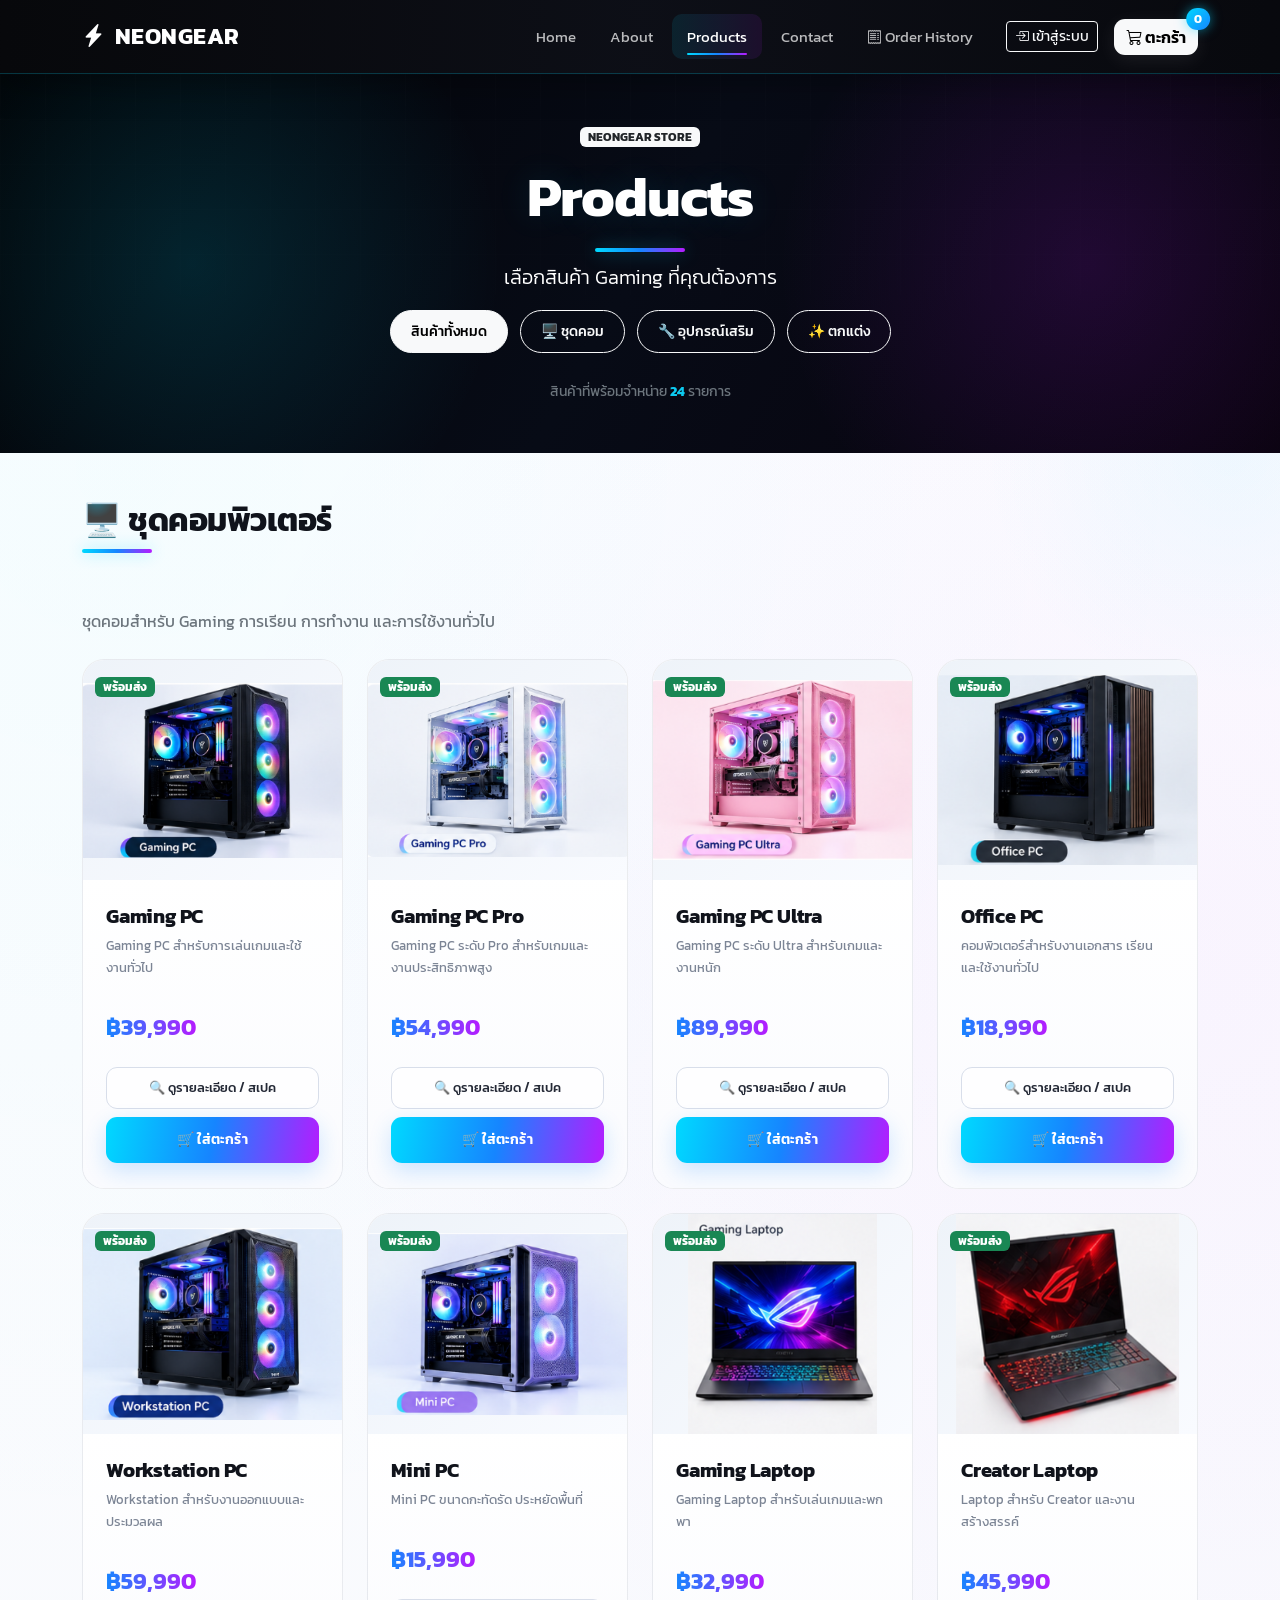
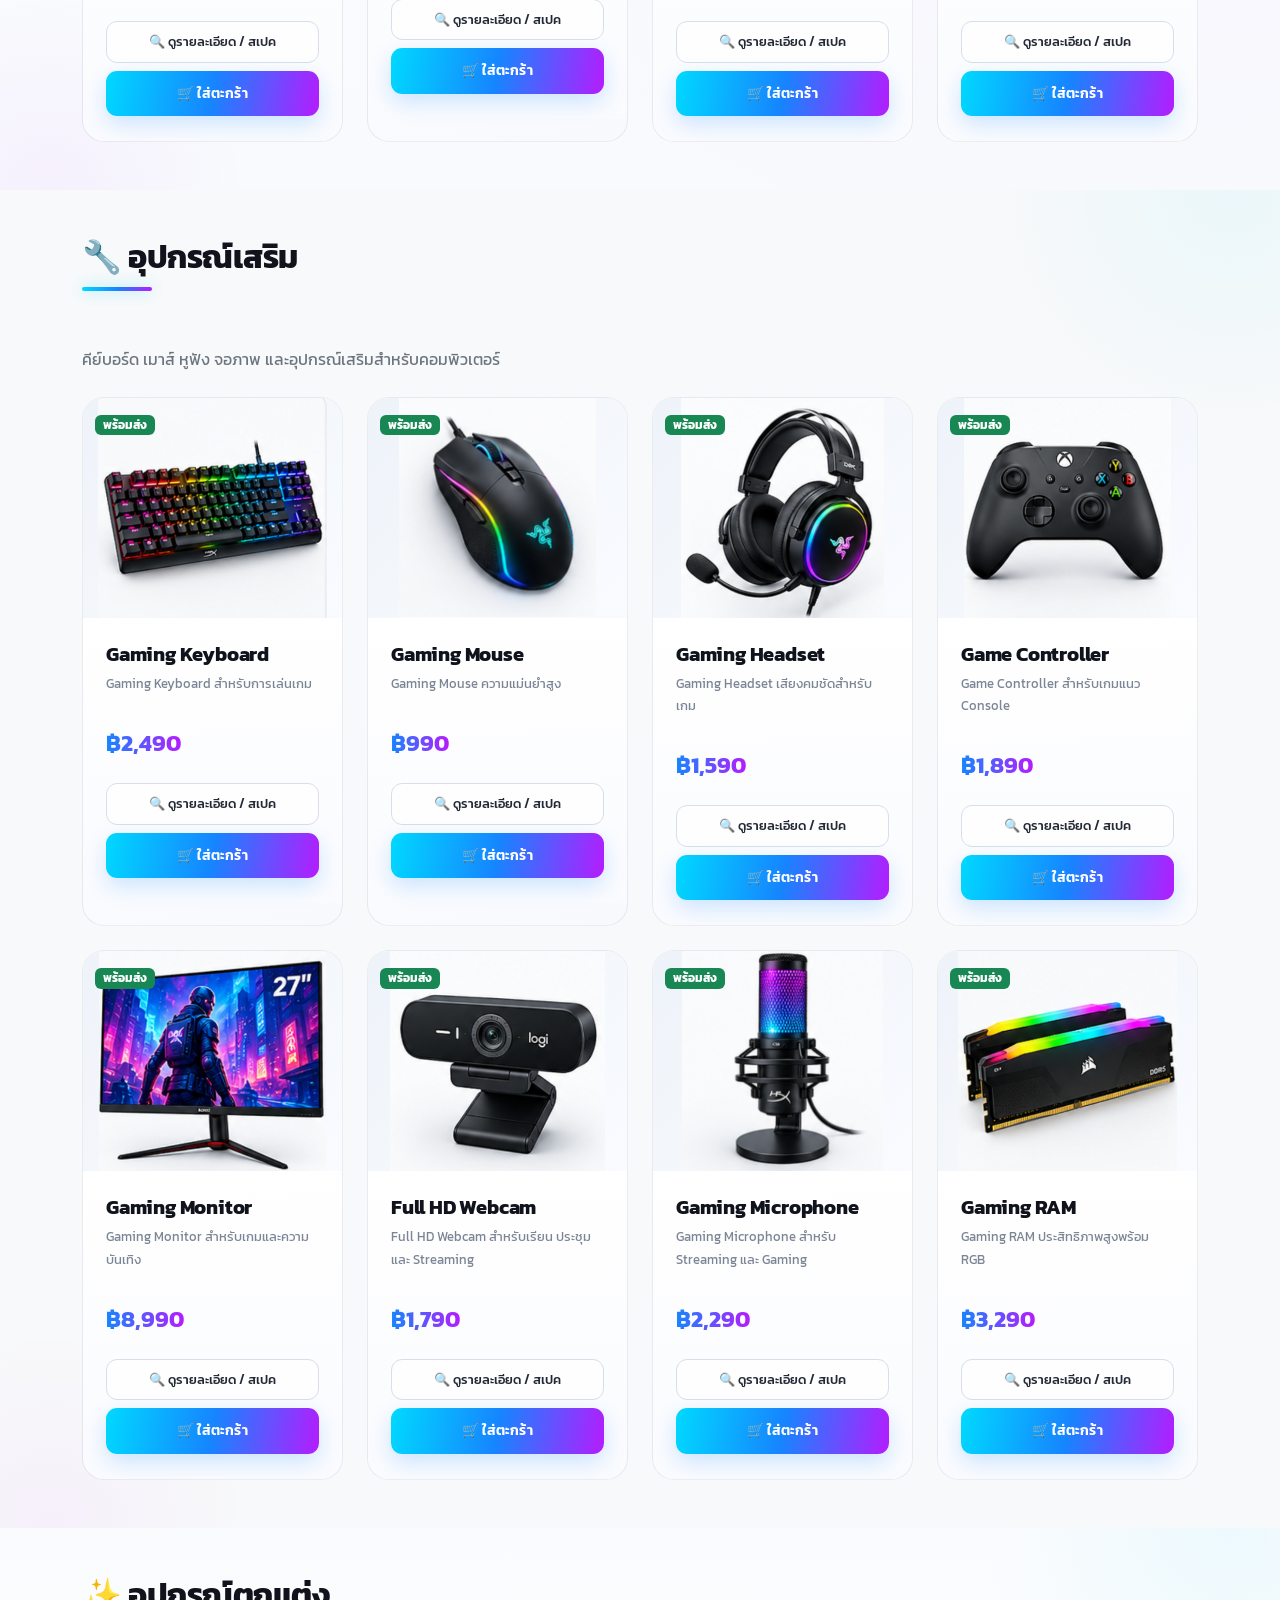
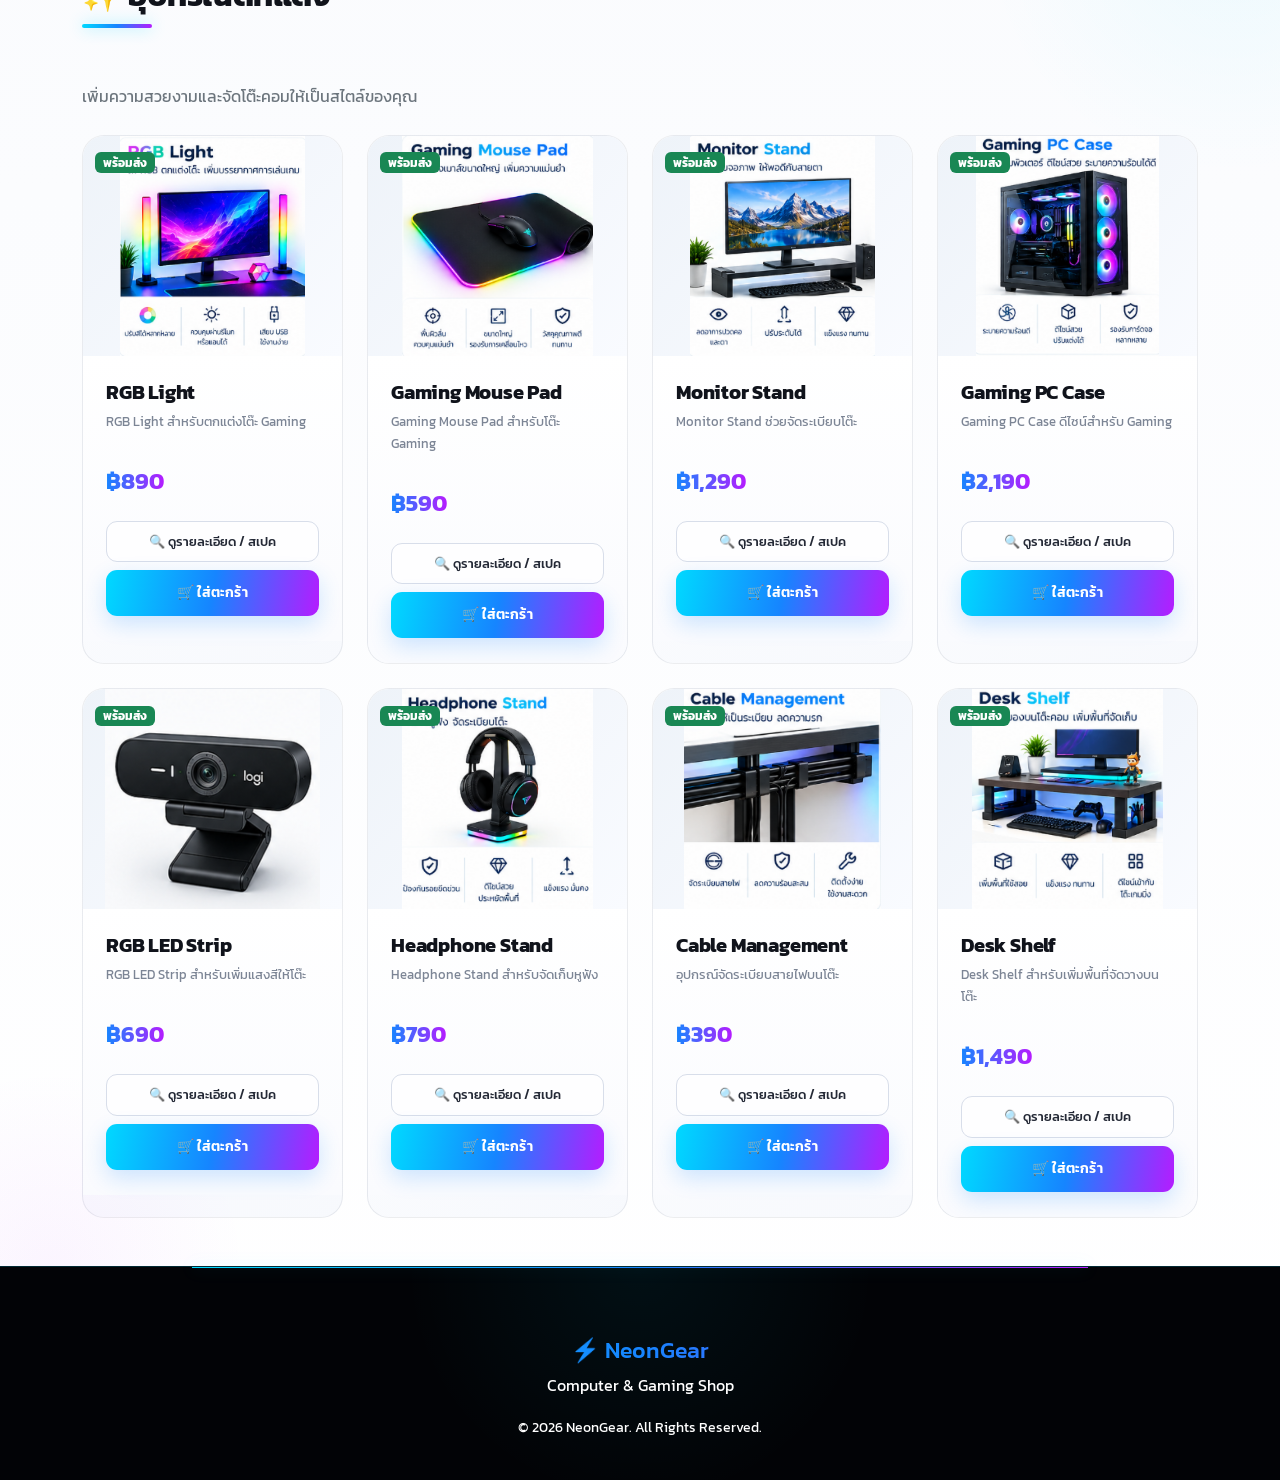
==== products.html @ db7a74ad "Initial commit" ====
<!DOCTYPE html>
<html lang="th">

<head>

    <meta charset="UTF-8">
    <meta name="viewport" content="width=device-width, initial-scale=1.0">

    <title>Products | NeonGear</title>

    <!-- =====================================================
         BOOTSTRAP
    ====================================================== -->

    <link
        href="https://cdn.jsdelivr.net/npm/bootstrap@5.3.3/dist/css/bootstrap.min.css"
        rel="stylesheet"
    >

    <!-- =====================================================
         BOOTSTRAP ICONS
    ====================================================== -->

    <link
        rel="stylesheet"
        href="https://cdn.jsdelivr.net/npm/bootstrap-icons@1.11.3/font/bootstrap-icons.min.css"
    >

    <!-- =====================================================
         NEONGEAR CSS
    ====================================================== -->

    <link
        rel="stylesheet"
        href="css/style.css"
    >

</head>


<body>


<!-- =========================================================
     NAVBAR
========================================================= -->

<nav class="navbar navbar-expand-lg navbar-dark bg-black sticky-top">

    <div class="container">

        <a
            class="navbar-brand fw-bold"
            href="index.html"
        >

            <i class="bi bi-lightning-charge-fill"></i>

            NEONGEAR

        </a>


        <button
            class="navbar-toggler"
            type="button"
            data-bs-toggle="collapse"
            data-bs-target="#navbarNav"
            aria-controls="navbarNav"
            aria-expanded="false"
            aria-label="Toggle navigation"
        >

            <span class="navbar-toggler-icon"></span>

        </button>


        <div
            class="collapse navbar-collapse"
            id="navbarNav"
        >

            <ul class="navbar-nav ms-auto align-items-lg-center">


                <!-- HOME -->

                <li class="nav-item">

                    <a
                        class="nav-link"
                        href="index.html"
                    >
                        Home
                    </a>

                </li>


                <!-- ABOUT -->

                <li class="nav-item">

                    <a
                        class="nav-link"
                        href="about.html"
                    >
                        About
                    </a>

                </li>


                <!-- PRODUCTS -->

                <li class="nav-item">

                    <a
                        class="nav-link active"
                        href="products.html"
                    >
                        Products
                    </a>

                </li>


                <!-- CONTACT -->

                <li class="nav-item">

                    <a
                        class="nav-link"
                        href="contact.html"
                    >
                        Contact
                    </a>

                </li>


                <!-- ORDER HISTORY -->

                <li class="nav-item">

                    <a
                        class="nav-link"
                        href="my-orders.html"
                    >

                        <i class="bi bi-receipt"></i>

                        Order History

                    </a>

                </li>


                <!-- MEMBER AREA -->

                <li class="nav-item ms-lg-3">

                    <div id="navbarMemberArea">

                        <div class="d-flex gap-2">

                            <a
                                href="login.html"
                                class="btn btn-outline-light btn-sm"
                            >

                                <i class="bi bi-box-arrow-in-right"></i>

                                เข้าสู่ระบบ

                            </a>

                        </div>

                    </div>

                </li>


                <!-- CART -->

                <li class="nav-item ms-lg-3 mt-2 mt-lg-0">

                    <button
                        class="btn btn-light position-relative"
                        data-bs-toggle="modal"
                        data-bs-target="#cartModal"
                    >

                        <i class="bi bi-cart3"></i>

                        ตะกร้า


                        <span
                            id="cartCount"
                            class="position-absolute top-0 start-100 translate-middle badge rounded-pill bg-dark"
                        >
                            0
                        </span>

                    </button>

                </li>


            </ul>

        </div>

    </div>

</nav>



<!-- =========================================================
     PRODUCT HEADER
========================================================= -->

<section class="py-5 bg-black text-white text-center">

    <div class="container">

        <span class="badge bg-light text-dark mb-3">

            NEONGEAR STORE

        </span>


        <h1 class="display-4 fw-bold">

            Products

        </h1>


        <p class="lead">

            เลือกสินค้า Gaming ที่คุณต้องการ

        </p>


        <!-- CATEGORY BUTTONS -->

        <div class="mt-3">


            <a
                href="products.html"
                class="btn btn-light me-2 mb-2"
            >

                สินค้าทั้งหมด

            </a>


            <a
                href="products.html?category=computer"
                class="btn btn-outline-light me-2 mb-2"
            >

                🖥️ ชุดคอม

            </a>


            <a
                href="products.html?category=accessories"
                class="btn btn-outline-light me-2 mb-2"
            >

                🔧 อุปกรณ์เสริม

            </a>


            <a
                href="products.html?category=decoration"
                class="btn btn-outline-light mb-2"
            >

                ✨ ตกแต่ง

            </a>


        </div>


        <!-- PRODUCT COUNT -->

        <div class="mt-3">

            <span
                class="small text-secondary"
            >

                สินค้าที่พร้อมจำหน่าย

                <strong
                    id="storeProductCount"
                    class="text-info"
                >
                    0
                </strong>

                รายการ

            </span>

        </div>

    </div>

</section>



<!-- =========================================================
     COMPUTER
========================================================= -->

<section
    id="computerSection"
    class="py-5"
>

    <div class="container">


        <div class="mb-4">

            <h2 class="section-title">

                🖥️ ชุดคอมพิวเตอร์

            </h2>


            <p class="text-secondary">

                ชุดคอมสำหรับ Gaming การเรียน การทำงาน และการใช้งานทั่วไป

            </p>

        </div>


        <!-- JS จะสร้างสินค้า -->

        <div
            id="computerProducts"
            class="row g-4"
        ></div>


    </div>

</section>



<!-- =========================================================
     ACCESSORIES
========================================================= -->

<section
    id="accessoriesSection"
    class="py-5 bg-light"
>

    <div class="container">


        <div class="mb-4">

            <h2 class="section-title">

                🔧 อุปกรณ์เสริม

            </h2>


            <p class="text-secondary">

                คีย์บอร์ด เมาส์ หูฟัง จอภาพ และอุปกรณ์เสริมสำหรับคอมพิวเตอร์

            </p>

        </div>


        <!-- JS จะสร้างสินค้า -->

        <div
            id="accessoriesProducts"
            class="row g-4"
        ></div>


    </div>

</section>



<!-- =========================================================
     DECORATION
========================================================= -->

<section
    id="decorationSection"
    class="py-5"
>

    <div class="container">


        <div class="mb-4">

            <h2 class="section-title">

                ✨ อุปกรณ์ตกแต่ง

            </h2>


            <p class="text-secondary">

                เพิ่มความสวยงามและจัดโต๊ะคอมให้เป็นสไตล์ของคุณ

            </p>

        </div>


        <!-- JS จะสร้างสินค้า -->

        <div
            id="decorationProducts"
            class="row g-4"
        ></div>


    </div>

</section>



<!-- =========================================================
     PRODUCT SPECS MODAL
========================================================= -->

<div
    class="modal fade"
    id="specsModal"
    tabindex="-1"
    aria-hidden="true"
>

    <div class="modal-dialog modal-lg modal-dialog-centered">

        <div class="modal-content">


            <div class="modal-header bg-black text-white">

                <h4
                    class="modal-title"
                    id="specsTitle"
                >
                    รายละเอียดสินค้า
                </h4>


                <button
                    type="button"
                    class="btn-close btn-close-white"
                    data-bs-dismiss="modal"
                    aria-label="Close"
                ></button>

            </div>


            <div class="modal-body">


                <div class="text-center mb-4">

                    <img
                        id="specsImage"
                        src=""
                        alt="Product"
                        class="specs-product-image"
                        style="
                            max-width:100%;
                            max-height:320px;
                            object-fit:contain;
                            border-radius:16px;
                        "
                    >

                </div>


                <div id="specsContent"></div>


            </div>


            <div class="modal-footer">

                <button
                    type="button"
                    class="btn btn-dark"
                    data-bs-dismiss="modal"
                >

                    ปิด

                </button>

            </div>


        </div>

    </div>

</div>



<!-- =========================================================
     CART MODAL
========================================================= -->

<div
    class="modal fade"
    id="cartModal"
    tabindex="-1"
    aria-hidden="true"
>

    <div class="modal-dialog modal-lg modal-dialog-centered">

        <div class="modal-content">


            <div class="modal-header">

                <h4 class="modal-title">

                    🛒 ตะกร้าสินค้า

                </h4>


                <button
                    type="button"
                    class="btn-close btn-close-white"
                    data-bs-dismiss="modal"
                    aria-label="Close"
                ></button>

            </div>


            <div class="modal-body">


                <div id="cartItems">

                    <div class="text-center py-5">

                        <h3>
                            🛒
                        </h3>


                        <p>
                            ยังไม่มีสินค้าในตะกร้า
                        </p>

                    </div>

                </div>


                <div class="cart-total d-flex justify-content-between">

                    <span>
                        ราคารวม
                    </span>


                    <span id="cartTotal">
                        ฿0
                    </span>

                </div>


            </div>


            <div class="modal-footer">


                <button
                    class="btn btn-outline-dark"
                    onclick="clearCart()"
                >

                    🗑️ ล้างตะกร้า

                </button>


                <button
                    class="btn btn-dark"
                    onclick="checkout()"
                >

                    💳 ดำเนินการสั่งซื้อ

                </button>


            </div>


        </div>

    </div>

</div>



<!-- =========================================================
     ORDER SUCCESS MODAL
========================================================= -->

<div
    class="modal fade"
    id="orderSuccessModal"
    tabindex="-1"
    aria-hidden="true"
>

    <div class="modal-dialog modal-dialog-centered">

        <div
            class="modal-content text-center"
            style="
                border:0;
                border-radius:25px;
                overflow:hidden;
            "
        >

            <div class="modal-body p-5">


                <div style="font-size:70px;">
                    ✅
                </div>


                <h2 class="fw-bold mt-3">

                    สั่งซื้อสำเร็จ!

                </h2>


                <p class="text-secondary">

                    ขอบคุณสำหรับการสั่งซื้อจาก NeonGear

                </p>


                <div class="bg-light rounded-4 p-3 mt-4">

                    <small class="text-secondary">

                        เลขที่คำสั่งซื้อ

                    </small>


                    <h5
                        id="successOrderId"
                        class="fw-bold mb-0 mt-1"
                    >
                        -
                    </h5>

                </div>


                <div class="d-grid gap-2 mt-4">


                    <a
                        href="my-orders.html"
                        class="btn btn-dark btn-lg"
                    >

                        📦 ดูประวัติการสั่งซื้อ

                    </a>


                    <button
                        type="button"
                        class="btn btn-outline-dark"
                        data-bs-dismiss="modal"
                    >

                        กลับไปเลือกสินค้า

                    </button>


                </div>


            </div>

        </div>

    </div>

</div>



<!-- =========================================================
     FOOTER
========================================================= -->

<footer class="footer text-center">

    <div class="container">

        <h5>
            ⚡ NeonGear
        </h5>


        <p>
            Computer & Gaming Shop
        </p>


        <p class="small">
            © 2026 NeonGear. All Rights Reserved.
        </p>

    </div>

</footer>



<!-- =========================================================
     BOOTSTRAP
========================================================= -->

<script
    src="https://cdn.jsdelivr.net/npm/bootstrap@5.3.3/dist/js/bootstrap.bundle.min.js"
></script>



<!-- =========================================================
     NEONGEAR MAIN SCRIPT
========================================================= -->

<script src="js/script.js"></script>



<!-- =========================================================
     MEMBER AUTH
========================================================= -->

<script src="js/auth.js"></script>



<!-- =========================================================
     MEMBER ORDERS
========================================================= -->

<script src="js/member-orders.js"></script>



<!-- =========================================================
     STORE PRODUCT SYSTEM
========================================================= -->

<script>

"use strict";


/* =========================================================
   STORAGE KEY
========================================================= */

const STORE_PRODUCTS_KEY =
    "neonGearProducts";


/* =========================================================
   FALLBACK IMAGE
========================================================= */

const STORE_FALLBACK_IMAGE =
    "data:image/svg+xml;charset=UTF-8," +
    encodeURIComponent(`
        <svg
            xmlns="http://www.w3.org/2000/svg"
            width="800"
            height="600"
            viewBox="0 0 800 600"
        >

            <rect
                width="800"
                height="600"
                fill="#080b12"
            />

            <rect
                x="40"
                y="40"
                width="720"
                height="520"
                rx="30"
                fill="#0d111b"
                stroke="#00d9ff"
                stroke-width="3"
            />

            <text
                x="400"
                y="285"
                text-anchor="middle"
                fill="#00d9ff"
                font-size="48"
                font-family="Arial"
                font-weight="bold"
            >
                NEONGEAR
            </text>

            <text
                x="400"
                y="335"
                text-anchor="middle"
                fill="#b51cff"
                font-size="22"
                font-family="Arial"
            >
                PRODUCT IMAGE
            </text>

        </svg>
    `);


/* =========================================================
   GET PRODUCTS
========================================================= */

function getStoreProducts() {

    try {

        const raw = localStorage.getItem(
            STORE_PRODUCTS_KEY
        );


        /* =====================================================
           ถ้ายังไม่มีสินค้าในเครื่องนี้
           ให้ใช้สินค้าเริ่มต้นของ NeonGear
           คนที่ยังไม่สมัคร / ยังไม่ Login ก็เห็นสินค้าได้ทันที
        ===================================================== */

        if (raw === null) {
            return getDefaultStoreProducts();
        }


        const products = JSON.parse(raw);


        if (!Array.isArray(products)) {
            return getDefaultStoreProducts();
        }


        /* ถ้ามีข้อมูลจาก Admin แล้ว ให้ใช้ข้อมูล Admin */
        return products;

    } catch (error) {

        console.error(
            "NeonGear: โหลดสินค้าไม่สำเร็จ",
            error
        );

        return getDefaultStoreProducts();
    }
}


/* =========================================================
   DEFAULT PRODUCTS
   สินค้าสำหรับผู้เข้าชมที่ยังไม่มี neonGearProducts
========================================================= */

function getDefaultStoreProducts() {

    return [

        /* =========================
           COMPUTER
        ========================= */

        {
            id: "NG-PC-001",
            code: "NG-PC-001",
            name: "Gaming PC",
            price: 39990,
            stock: 10,
            category: "computer",
            status: "active",
            image: "อินเมจ/คอม0.1.png",
            description:
                "Gaming PC สำหรับการเล่นเกมและใช้งานทั่วไป"
        },

        {
            id: "NG-PC-002",
            code: "NG-PC-002",
            name: "Gaming PC Pro",
            price: 54990,
            stock: 10,
            category: "computer",
            status: "active",
            image: "อินเมจ/คอม3.png",
            description:
                "Gaming PC ระดับ Pro สำหรับเกมและงานประสิทธิภาพสูง"
        },

        {
            id: "NG-PC-003",
            code: "NG-PC-003",
            name: "Gaming PC Ultra",
            price: 89990,
            stock: 10,
            category: "computer",
            status: "active",
            image: "อินเมจ/คอม0.2.png",
            description:
                "Gaming PC ระดับ Ultra สำหรับเกมและงานหนัก"
        },

        {
            id: "NG-PC-004",
            code: "NG-PC-004",
            name: "Office PC",
            price: 18990,
            stock: 10,
            category: "computer",
            status: "active",
            image: "อินเมจ/คอม0.3.png",
            description:
                "คอมพิวเตอร์สำหรับงานเอกสาร เรียน และใช้งานทั่วไป"
        },

        {
            id: "NG-PC-005",
            code: "NG-PC-005",
            name: "Workstation PC",
            price: 59990,
            stock: 10,
            category: "computer",
            status: "active",
            image: "อินเมจ/คอม0.4.png",
            description:
                "Workstation สำหรับงานออกแบบและประมวลผล"
        },

        {
            id: "NG-PC-006",
            code: "NG-PC-006",
            name: "Mini PC",
            price: 15990,
            stock: 10,
            category: "computer",
            status: "active",
            image: "อินเมจ/คอม0.5.png",
            description:
                "Mini PC ขนาดกะทัดรัด ประหยัดพื้นที่"
        },

        {
            id: "NG-LAP-001",
            code: "NG-LAP-001",
            name: "Gaming Laptop",
            price: 32990,
            stock: 10,
            category: "computer",
            status: "active",
            image: "อินเมจ/Screenshot 2026-09-21 132519.png",
            description:
                "Gaming Laptop สำหรับเล่นเกมและพกพา"
        },

        {
            id: "NG-LAP-002",
            code: "NG-LAP-002",
            name: "Creator Laptop",
            price: 45990,
            stock: 10,
            category: "computer",
            status: "active",
            image: "อินเมจ/Screenshot 2026-09-21 132739.png",
            description:
                "Laptop สำหรับ Creator และงานสร้างสรรค์"
        },


        /* =========================
           ACCESSORIES
        ========================= */

        {
            id: "NG-KEY-001",
            code: "NG-KEY-001",
            name: "Gaming Keyboard",
            price: 2490,
            stock: 10,
            category: "accessories",
            status: "active",
            image: "อินเมจ/Screenshot 2026-09-21 133154.png",
            description:
                "Gaming Keyboard สำหรับการเล่นเกม"
        },

        {
            id: "NG-MOUSE-001",
            code: "NG-MOUSE-001",
            name: "Gaming Mouse",
            price: 990,
            stock: 10,
            category: "accessories",
            status: "active",
            image: "อินเมจ/Screenshot 2026-09-21 133159.png",
            description:
                "Gaming Mouse ความแม่นยำสูง"
        },

        {
            id: "NG-HEAD-001",
            code: "NG-HEAD-001",
            name: "Gaming Headset",
            price: 1590,
            stock: 10,
            category: "accessories",
            status: "active",
            image: "อินเมจ/Screenshot 2026-09-21 133203.png",
            description:
                "Gaming Headset เสียงคมชัดสำหรับเกม"
        },

        {
            id: "NG-CONT-001",
            code: "NG-CONT-001",
            name: "Game Controller",
            price: 1890,
            stock: 10,
            category: "accessories",
            status: "active",
            image: "อินเมจ/Screenshot 2026-09-21 133208.png",
            description:
                "Game Controller สำหรับเกมแนว Console"
        },

        {
            id: "NG-MON-001",
            code: "NG-MON-001",
            name: "Gaming Monitor",
            price: 8990,
            stock: 10,
            category: "accessories",
            status: "active",
            image: "อินเมจ/Screenshot 2026-09-21 133214.png",
            description:
                "Gaming Monitor สำหรับเกมและความบันเทิง"
        },

        {
            id: "NG-WCAM-001",
            code: "NG-WCAM-001",
            name: "Full HD Webcam",
            price: 1790,
            stock: 10,
            category: "accessories",
            status: "active",
            image: "อินเมจ/Screenshot 2026-09-21 133217.png",
            description:
                "Full HD Webcam สำหรับเรียน ประชุม และ Streaming"
        },

        {
            id: "NG-MIC-001",
            code: "NG-MIC-001",
            name: "Gaming Microphone",
            price: 2290,
            stock: 10,
            category: "accessories",
            status: "active",
            image: "อินเมจ/Screenshot 2026-09-21 133221.png",
            description:
                "Gaming Microphone สำหรับ Streaming และ Gaming"
        },

        {
            id: "NG-RAM-001",
            code: "NG-RAM-001",
            name: "Gaming RAM",
            price: 3290,
            stock: 10,
            category: "accessories",
            status: "active",
            image: "อินเมจ/Screenshot 2026-09-21 133227.png",
            description:
                "Gaming RAM ประสิทธิภาพสูงพร้อม RGB"
        },


        /* =========================
           DECORATION
        ========================= */

        {
            id: "NG-RGB-001",
            code: "NG-RGB-001",
            name: "RGB Light",
            price: 890,
            stock: 10,
            category: "decoration",
            status: "active",
            image: "อินเมจ/Screenshot 2026-09-21 134155.png",
            description:
                "RGB Light สำหรับตกแต่งโต๊ะ Gaming"
        },

        {
            id: "NG-PAD-001",
            code: "NG-PAD-001",
            name: "Gaming Mouse Pad",
            price: 590,
            stock: 10,
            category: "decoration",
            status: "active",
            image: "อินเมจ/Screenshot 2026-09-21 134159.png",
            description:
                "Gaming Mouse Pad สำหรับโต๊ะ Gaming"
        },

        {
            id: "NG-STAND-001",
            code: "NG-STAND-001",
            name: "Monitor Stand",
            price: 1290,
            stock: 10,
            category: "decoration",
            status: "active",
            image: "อินเมจ/Screenshot 2026-09-21 134202.png",
            description:
                "Monitor Stand ช่วยจัดระเบียบโต๊ะ"
        },

        {
            id: "NG-CASE-001",
            code: "NG-CASE-001",
            name: "Gaming PC Case",
            price: 2190,
            stock: 10,
            category: "decoration",
            status: "active",
            image: "อินเมจ/Screenshot 2026-09-21 134206.png",
            description:
                "Gaming PC Case ดีไซน์สำหรับ Gaming"
        },

        {
            id: "NG-LED-001",
            code: "NG-LED-001",
            name: "RGB LED Strip",
            price: 690,
            stock: 10,
            category: "decoration",
            status: "active",
            image: "อินเมจ/Screenshot 2026-09-21 133217.png",
            description:
                "RGB LED Strip สำหรับเพิ่มแสงสีให้โต๊ะ"
        },

        {
            id: "NG-HSTAND-001",
            code: "NG-HSTAND-001",
            name: "Headphone Stand",
            price: 790,
            stock: 10,
            category: "decoration",
            status: "active",
            image: "อินเมจ/Screenshot 2026-09-21 134222.png",
            description:
                "Headphone Stand สำหรับจัดเก็บหูฟัง"
        },

        {
            id: "NG-CABLE-001",
            code: "NG-CABLE-001",
            name: "Cable Management",
            price: 390,
            stock: 10,
            category: "decoration",
            status: "active",
            image: "อินเมจ/Screenshot 2026-09-21 134226.png",
            description:
                "อุปกรณ์จัดระเบียบสายไฟบนโต๊ะ"
        },

        {
            id: "NG-SHELF-001",
            code: "NG-SHELF-001",
            name: "Desk Shelf",
            price: 1490,
            stock: 10,
            category: "decoration",
            status: "active",
            image: "อินเมจ/desk-shelf.png",
            description:
                "Desk Shelf สำหรับเพิ่มพื้นที่จัดวางบนโต๊ะ"
        }

    ];
}


/* =========================================================
   ESCAPE HTML
========================================================= */

function escapeStoreHTML(value) {

    return String(value ?? "")
        .replace(/&/g, "&amp;")
        .replace(/</g, "&lt;")
        .replace(/>/g, "&gt;")
        .replace(/"/g, "&quot;")
        .replace(/'/g, "&#039;");

}


/* =========================================================
   GET CATEGORY
========================================================= */

function getStoreCategory(product) {

    const category =
        String(
            product.category || ""
        )
        .trim()
        .toLowerCase();


    /*
       COMPUTER
    */

    if (

        category === "computer" ||
        category === "computers" ||
        category === "pc" ||
        category === "laptop" ||
        category === "notebook" ||
        category === "คอมพิวเตอร์" ||
        category === "ชุดคอม"

    ) {

        return "computer";

    }


    /*
       ACCESSORIES
    */

    if (

        category === "accessories" ||
        category === "accessory" ||
        category === "mouse" ||
        category === "keyboard" ||
        category === "headset" ||
        category === "monitor" ||
        category === "controller" ||
        category === "webcam" ||
        category === "ram" ||
        category === "microphone" ||
        category === "อุปกรณ์เสริม"

    ) {

        return "accessories";

    }


    /*
       DECORATION
    */

    if (

        category === "decoration" ||
        category === "decor" ||
        category === "ตกแต่ง" ||
        category === "ของตกแต่ง"

    ) {

        return "decoration";

    }


    /*
       ดูจากชื่อสินค้า
    */

    const name =
        String(
            product.name || ""
        )
        .toLowerCase();


    if (

        name.includes("gaming pc") ||
        name.includes("office pc") ||
        name.includes("workstation") ||
        name.includes("mini pc") ||
        name.includes("laptop") ||
        name.includes("notebook") ||
        name.includes("คอม")

    ) {

        return "computer";

    }


    if (

        name.includes("mouse") ||
        name.includes("keyboard") ||
        name.includes("headset") ||
        name.includes("monitor") ||
        name.includes("controller") ||
        name.includes("webcam") ||
        name.includes("ram") ||
        name.includes("microphone")

    ) {

        return "accessories";

    }


    return "decoration";

}


/* =========================================================
   IMAGE
========================================================= */

function getStoreImage(product) {

    const image =
        String(
            product.image || ""
        ).trim();


    if (!image) {

        return STORE_FALLBACK_IMAGE;

    }


    /*
       Base64
    */

    if (
        image.startsWith("data:image/")
    ) {

        return image;

    }


    /*
       URL
    */

    if (

        image.startsWith("http://") ||
        image.startsWith("https://") ||
        image.startsWith("/")

    ) {

        return image;

    }


    /*
       Local image
    */

    return image;

}


/* =========================================================
   PRICE
========================================================= */

function formatStorePrice(price) {

    const number =
        Number(price);


    if (
        !Number.isFinite(number)
    ) {

        return "฿0";

    }


    return (
        "฿" +
        number.toLocaleString("th-TH")
    );

}


/* =========================================================
   STOCK
========================================================= */

function getStoreStock(product) {

    const stock =
        Number(product.stock);


    if (
        !Number.isFinite(stock) ||
        stock <= 0
    ) {

        return `
            <span class="badge bg-danger">
                สินค้าหมด
            </span>
        `;

    }


    if (stock <= 5) {

        return `
            <span class="badge bg-warning text-dark">
                เหลือ ${stock} ชิ้น
            </span>
        `;

    }


    return `
        <span class="badge bg-success">
            พร้อมส่ง
        </span>
    `;

}


/* =========================================================
   STATUS
========================================================= */

function isStoreProductActive(product) {

    /*
       ถ้าไม่มี status
       ให้ถือว่าเปิดขาย
    */

    if (
        !Object.prototype.hasOwnProperty.call(
            product,
            "status"
        )
    ) {

        return true;

    }


    const status =
        String(
            product.status || ""
        )
        .trim()
        .toLowerCase();


    return (

        status === "active" ||
        status === "เปิดขาย" ||
        status === "พร้อมขาย"

    );

}


/* =========================================================
   PRODUCT CARD
========================================================= */

function createStoreProductCard(product) {

    const name =
        escapeStoreHTML(
            product.name ||
            "สินค้า NeonGear"
        );


    const description =
        escapeStoreHTML(
            product.description ||
            "สินค้า Gaming คุณภาพจาก NeonGear"
        );


    const image =
        getStoreImage(product);


    const price =
        formatStorePrice(
            product.price
        );


    const stock =
        Number(product.stock);


    const safeStock =
        Number.isFinite(stock)
            ? stock
            : 0;


    const productNameJS =
        JSON.stringify(
            String(product.name || "")
        );


    const imageJS =
        JSON.stringify(image);


    const disabled =
        safeStock <= 0;


    return `

        <div class="col-12 col-sm-6 col-lg-4 col-xl-3">

            <div
                class="product-card h-100"
                style="
                    position:relative;
                    overflow:hidden;
                "
            >


                <!-- IMAGE -->

                <div
                    style="
                        position:relative;
                        height:220px;
                        display:flex;
                        align-items:center;
                        justify-content:center;
                        overflow:hidden;
                    "
                >

                    <img
                        src="${image}"
                        alt="${name}"
                        loading="lazy"
                        style="
                            width:100%;
                            height:100%;
                            object-fit:contain;
                        "
                        onerror="
                            this.onerror=null;
                            this.src='${STORE_FALLBACK_IMAGE}';
                        "
                    >


                    <!-- STOCK -->

                    <div
                        style="
                            position:absolute;
                            top:12px;
                            left:12px;
                        "
                    >

                        ${getStoreStock(product)}

                    </div>


                </div>


                <!-- BODY -->

                <div class="card-body">


                    <h4>

                        ${name}

                    </h4>


                    <p class="text-secondary">

                        ${description}

                    </p>


                    <p class="product-price">

                        ${price}

                    </p>


                    <div class="d-grid gap-2">


                        <!-- SPECS -->

                        <button
                            type="button"
                            class="btn btn-outline-dark store-specs-btn"
                            data-product-name="${escapeStoreHTML(product.name || "")}"
                        >

                            🔍 ดูรายละเอียด / สเปค

                        </button>


                        <!-- CART -->

                        <button
                            type="button"
                            class="btn-cart store-cart-btn"
                            data-product-name="${escapeStoreHTML(product.name || "")}"
                            data-product-image="${escapeStoreHTML(image)}"
                            ${disabled ? "disabled" : ""}
                        >

                            ${
                                disabled
                                    ? "❌ สินค้าหมด"
                                    : "🛒 ใส่ตะกร้า"
                            }

                        </button>


                    </div>


                </div>

            </div>

        </div>

    `;

}


/* =========================================================
   RENDER CATEGORY
========================================================= */

function renderStoreCategory(
    element,
    products
) {

    if (!element) {
        return;
    }


    if (!products.length) {

        element.innerHTML = `

            <div class="col-12">

                <div
                    class="text-center py-5"
                    style="
                        border:1px dashed rgba(0,0,0,.15);
                        border-radius:18px;
                    "
                >

                    <div
                        style="
                            font-size:45px;
                        "
                    >
                        📦
                    </div>


                    <h5>
                        ยังไม่มีสินค้าในหมวดนี้
                    </h5>


                    <p class="text-secondary mb-0">

                        สามารถเพิ่มสินค้าได้จากระบบผู้ดูแล

                    </p>

                </div>

            </div>

        `;

        return;

    }


    element.innerHTML =
        products
            .map(
                createStoreProductCard
            )
            .join("");

}


/* =========================================================
   RENDER STORE
========================================================= */

function renderStoreProducts() {

    const allProducts =
        getStoreProducts();


    /*
       เฉพาะสินค้า Active
    */

    const activeProducts =
        allProducts.filter(
            isStoreProductActive
        );


    /*
       แยกหมวด
    */

    const computerProducts =
        activeProducts.filter(
            product =>
                getStoreCategory(product) ===
                "computer"
        );


    const accessoriesProducts =
        activeProducts.filter(
            product =>
                getStoreCategory(product) ===
                "accessories"
        );


    const decorationProducts =
        activeProducts.filter(
            product =>
                getStoreCategory(product) ===
                "decoration"
        );


    /*
       Render
    */

    renderStoreCategory(

        document.getElementById(
            "computerProducts"
        ),

        computerProducts

    );


    renderStoreCategory(

        document.getElementById(
            "accessoriesProducts"
        ),

        accessoriesProducts

    );


    renderStoreCategory(

        document.getElementById(
            "decorationProducts"
        ),

        decorationProducts

    );


    /*
       จำนวนสินค้าทั้งหมด
    */

    const countElement =
        document.getElementById(
            "storeProductCount"
        );


    if (countElement) {

        countElement.textContent =
            activeProducts.length
                .toLocaleString("th-TH");

    }

    setupStoreProductButtons();

}


/* =========================================================
   ADD TO CART
========================================================= */

function addStoreProductToCart(
    productName,
    image
) {

    const products =
        getStoreProducts();


    const product =
        products.find(
            item =>
                String(item.name) ===
                String(productName)
        );


    if (!product) {

        alert(
            "ไม่พบสินค้านี้ในระบบ"
        );

        return;

    }


    if (
        !isStoreProductActive(product)
    ) {

        alert(
            "สินค้านี้ปิดการขายแล้ว"
        );

        return;

    }


    const stock =
        Number(product.stock);


    if (
        !Number.isFinite(stock) ||
        stock <= 0
    ) {

        alert(
            "สินค้านี้หมดแล้ว"
        );

        return;

    }


    /*
       ใช้ addToCart จาก script.js
    */

    if (
        typeof addToCart ===
        "function"
    ) {

        addToCart(

            product.name,

            Number(product.price) || 0,

            image ||
            getStoreImage(product)

        );


        if (
            typeof updateCart ===
            "function"
        ) {

            updateCart();

        }


        return;

    }


    /*
       Fallback
    */

    try {

        const CART_KEY =
            "neonGearCart";


        const cart =
            JSON.parse(
                localStorage.getItem(
                    CART_KEY
                ) || "[]"
            );


        const existing =
            cart.find(
                item =>
                    item.name ===
                    product.name
            );


        if (existing) {

            if (
                Number(existing.quantity) <
                stock
            ) {

                existing.quantity++;

            }

        } else {

            cart.push({

                name:
                    product.name,

                price:
                    Number(product.price) || 0,

                image:
                    image ||
                    getStoreImage(product),

                quantity:1

            });

        }


        localStorage.setItem(

            CART_KEY,

            JSON.stringify(cart)

        );


        if (
            typeof updateCart ===
            "function"
        ) {

            updateCart();

        }


    } catch (error) {

        console.error(error);

        alert(
            "เกิดข้อผิดพลาดในการเพิ่มสินค้า"
        );

    }

}


/* =========================================================
   SHOW SPECS
========================================================= */

function showStoreSpecs(name) {

    const products =
        getStoreProducts();


    const product =
        products.find(
            item =>
                String(item.name) ===
                String(name)
        );


    /*
       ถ้าเป็นสินค้าใหม่จาก Admin
    */

    if (product) {

        const title =
            document.getElementById(
                "specsTitle"
            );


        const image =
            document.getElementById(
                "specsImage"
            );


        const content =
            document.getElementById(
                "specsContent"
            );


        title.textContent =
            "รายละเอียดสินค้า: " +
            product.name;


        image.src =
            getStoreImage(product);


        image.alt =
            product.name;


        let html = `

            <div class="table-responsive">

                <table
                    class="table table-bordered align-middle"
                >

                    <tbody>

        `;


        html += `

            <tr>

                <th style="width:35%">
                    ชื่อสินค้า
                </th>

                <td>
                    ${escapeStoreHTML(
                        product.name
                    )}
                </td>

            </tr>

        `;


        html += `

            <tr>

                <th>
                    รหัสสินค้า
                </th>

                <td>
                    ${escapeStoreHTML(
                        product.code ||
                        "-"
                    )}
                </td>

            </tr>

        `;


        html += `

            <tr>

                <th>
                    ราคา
                </th>

                <td>
                    ${formatStorePrice(
                        product.price
                    )}
                </td>

            </tr>

        `;


        html += `

            <tr>

                <th>
                    หมวดหมู่
                </th>

                <td>
                    ${getStoreCategoryLabel(
                        product
                    )}
                </td>

            </tr>

        `;


        html += `

            <tr>

                <th>
                    สต็อก
                </th>

                <td>
                    ${Number(
                        product.stock || 0
                    ).toLocaleString("th-TH")}
                    ชิ้น
                </td>

            </tr>

        `;


        html += `

            <tr>

                <th>
                    รายละเอียด
                </th>

                <td>
                    ${escapeStoreHTML(
                        product.description ||
                        "-"
                    )}
                </td>

            </tr>

        `;


        html += `

                    </tbody>

                </table>

            </div>

        `;


        content.innerHTML =
            html;


        bootstrap.Modal
            .getOrCreateInstance(
                document.getElementById(
                    "specsModal"
                )
            )
            .show();


        return;

    }


    /*
       ถ้าเป็นสินค้าเก่าที่มี productSpecs
    */

    if (
        typeof productSpecs !==
        "undefined" &&
        productSpecs[name]
    ) {

        const oldProduct =
            productSpecs[name];


        const title =
            document.getElementById(
                "specsTitle"
            );


        const image =
            document.getElementById(
                "specsImage"
            );


        const content =
            document.getElementById(
                "specsContent"
            );


        title.textContent =
            "รายละเอียดสินค้า: " +
            name;


        image.src =
            oldProduct.image ||
            STORE_FALLBACK_IMAGE;


        image.alt =
            name;


        let html = `

            <div class="table-responsive">

                <table
                    class="table table-bordered align-middle mb-0"
                >

                    <tbody>

        `;


        Object.entries(
            oldProduct
        ).forEach(
            ([key, value]) => {

                if (
                    key === "image"
                ) {
                    return;
                }


                html += `

                    <tr>

                        <th style="width:35%">

                            ${
                                typeof labels !==
                                "undefined"
                                    ? (
                                        labels[key] ||
                                        key
                                    )
                                    : key
                            }

                        </th>

                        <td>

                            ${escapeStoreHTML(
                                value
                            )}

                        </td>

                    </tr>

                `;

            }
        );


        html += `

                    </tbody>

                </table>

            </div>

        `;


        content.innerHTML =
            html;


        bootstrap.Modal
            .getOrCreateInstance(
                document.getElementById(
                    "specsModal"
                )
            )
            .show();


        return;

    }


    alert(
        "ไม่พบรายละเอียดสินค้านี้"
    );

}


/* =========================================================
   CATEGORY LABEL
========================================================= */

function getStoreCategoryLabel(product) {

    const category =
        getStoreCategory(product);


    if (
        category === "computer"
    ) {

        return "🖥️ คอมพิวเตอร์";

    }


    if (
        category === "accessories"
    ) {

        return "🔧 อุปกรณ์เสริม";

    }


    return "✨ ของตกแต่ง";

}


/* =========================================================
   CATEGORY FILTER
========================================================= */

function applyStoreCategoryFilter() {

    const params =
        new URLSearchParams(
            window.location.search
        );


    const category =
        params.get("category");


    const sections = {

        computer:
            document.getElementById(
                "computerSection"
            ),

        accessories:
            document.getElementById(
                "accessoriesSection"
            ),

        decoration:
            document.getElementById(
                "decorationSection"
            )

    };


    /*
       ไม่มี category
       แสดงทั้งหมด
    */

    if (
        !category ||
        !sections[category]
    ) {

        Object.values(
            sections
        ).forEach(
            section => {

                if (section) {

                    section.style.display =
                        "";

                }

            }
        );

        return;

    }


    /*
       ซ่อนหมวดอื่น
    */

    Object.entries(
        sections
    ).forEach(
        ([key, section]) => {

            if (!section) {
                return;
            }


            section.style.display =
                key === category
                    ? ""
                    : "none";

        }
    );

}


/* =========================================================
   STORAGE CHANGE
========================================================= */

window.addEventListener(
    "storage",
    function (event) {

        if (
            event.key ===
            STORE_PRODUCTS_KEY
        ) {

            renderStoreProducts();

            applyStoreCategoryFilter();

        }

    }
);


/* =========================================================
   PRODUCT BUTTON EVENTS
   ใช้ Event Listener แทน inline onclick
   เพื่อให้ปุ่มทำงานได้เสถียรขึ้น
========================================================= */

function setupStoreProductButtons() {

    const specsButtons =
        document.querySelectorAll(
            ".store-specs-btn"
        );

    specsButtons.forEach(function (button) {

        button.addEventListener(
            "click",
            function () {

                const productName =
                    this.getAttribute(
                        "data-product-name"
                    );

                showStoreSpecs(
                    productName
                );

            }
        );

    });


    const cartButtons =
        document.querySelectorAll(
            ".store-cart-btn"
        );

    cartButtons.forEach(function (button) {

        button.addEventListener(
            "click",
            function () {

                const productName =
                    this.getAttribute(
                        "data-product-name"
                    );

                const image =
                    this.getAttribute(
                        "data-product-image"
                    );

                addStoreProductToCart(
                    productName,
                    image
                );

            }
        );

    });

}


/* =========================================================
   PAGE LOAD
========================================================= */

document.addEventListener(
    "DOMContentLoaded",
    function () {

        renderStoreProducts();

        applyStoreCategoryFilter();

        /*
           อัปเดตตะกร้า
        */

        if (
            typeof updateCart ===
            "function"
        ) {

            updateCart();

        }

    }
);

</script>


</body>

</html>
---- css/style.css ----
/* =========================================================
   NEONGEAR — PREMIUM CYBER GAMING
   THEME: BLACK / CYAN / ELECTRIC BLUE / PURPLE
   Inspired by NeonGear Logo
========================================================= */

@import url('https://fonts.googleapis.com/css2?family=Kanit:wght@300;400;500;600;700&display=swap');


/* =========================================================
   VARIABLES
========================================================= */

:root {

    --cyan: #00d9ff;
    --cyan-light: #5eeaff;

    --blue: #1685ff;
    --blue-dark: #0754d8;

    --purple: #b51cff;
    --purple-light: #d85cff;

    --black: #020306;
    --black-2: #070910;
    --black-3: #0d111b;
    --black-4: #131927;

    --white: #ffffff;
    --text: #10131b;
    --muted: #747d8d;

    --border: rgba(255,255,255,.10);
    --border-light: #e4e8f0;

    --neon-gradient:
        linear-gradient(
            90deg,
            var(--cyan),
            var(--blue),
            var(--purple)
        );

    --neon-gradient-diagonal:
        linear-gradient(
            135deg,
            var(--cyan),
            var(--blue),
            var(--purple)
        );

    --shadow-blue:
        0 15px 45px rgba(0, 150, 255, .18);

    --shadow-purple:
        0 15px 45px rgba(181, 28, 255, .18);
}


/* =========================================================
   RESET
========================================================= */

* {
    margin: 0;
    padding: 0;
    box-sizing: border-box;
}

html {
    scroll-behavior: smooth;
}

body {
    margin: 0;

    font-family: 'Kanit', sans-serif;

    background:
        linear-gradient(
            180deg,
            #ffffff 0%,
            #f7f9fd 50%,
            #ffffff 100%
        );

    color: var(--text);

    line-height: 1.7;

    overflow-x: hidden;
}

a {
    text-decoration: none;
}


/* =========================================================
   CUSTOM SCROLLBAR
========================================================= */

::-webkit-scrollbar {
    width: 8px;
}

::-webkit-scrollbar-track {
    background: #030408;
}

::-webkit-scrollbar-thumb {
    background: linear-gradient(
        180deg,
        var(--cyan),
        var(--blue),
        var(--purple)
    );

    border-radius: 20px;
}


/* =========================================================
   NAVBAR
========================================================= */

.premium-navbar,
.navbar {
    min-height: 74px;

    background:
        linear-gradient(
            90deg,
            rgba(2,3,6,.98),
            rgba(8,10,18,.98),
            rgba(3,4,9,.98)
        ) !important;

    border-bottom: 1px solid rgba(0,217,255,.22);

    box-shadow:
        0 8px 35px rgba(0,0,0,.35);

    backdrop-filter: blur(18px);
}


/* Neon line */

.premium-navbar::after {
    content: "";

    position: absolute;

    left: 0;
    right: 0;
    bottom: -1px;

    height: 1px;

    background:
        linear-gradient(
            90deg,
            transparent,
            var(--cyan),
            var(--blue),
            var(--purple),
            transparent
        );

    opacity: .8;
}


/* Brand */

.brand-logo,
.navbar-brand {

    display: flex;
    align-items: center;
    gap: 9px;

    color: #fff !important;

    font-size: 23px;

    font-weight: 700;

    letter-spacing: .5px;

    transition: .3s;
}

.brand-logo span:last-child span {
    background: var(--neon-gradient);

    -webkit-background-clip: text;
    background-clip: text;

    color: transparent;
}

.brand-icon {
    color: var(--cyan);

    filter:
        drop-shadow(0 0 8px rgba(0,217,255,.8));

    font-size: 25px;
}

.brand-logo:hover {
    transform: translateY(-1px);
}


/* Navbar links */

.nav-link {

    position: relative;

    color: rgba(255,255,255,.72) !important;

    padding: 10px 15px !important;

    margin: 0 2px;

    border-radius: 10px;

    font-size: 15px;

    transition: .3s;
}

.nav-link::after {

    content: "";

    position: absolute;

    left: 15px;
    right: 15px;
    bottom: 4px;

    height: 2px;

    background: var(--neon-gradient);

    transform: scaleX(0);

    transform-origin: center;

    transition: .3s;

    border-radius: 10px;
}

.nav-link:hover {
    color: #fff !important;

    background:
        rgba(255,255,255,.05);

    text-shadow:
        0 0 10px rgba(0,217,255,.5);
}

.nav-link:hover::after,
.nav-link.active::after {
    transform: scaleX(1);
}

.nav-link.active {

    color: #fff !important;

    background:
        linear-gradient(
            90deg,
            rgba(0,217,255,.10),
            rgba(181,28,255,.10)
        );
}


/* =========================================================
   PREMIUM BUTTON
========================================================= */

.premium-btn,
.btn-neon,
.btn-cart {

    position: relative;

    display: inline-flex;

    align-items: center;

    justify-content: center;

    gap: 8px;

    color: #fff !important;

    background:
        linear-gradient(
            100deg,
            var(--cyan),
            var(--blue),
            var(--purple)
        );

    border: 0;

    border-radius: 12px;

    padding: 11px 23px;

    font-weight: 600;

    box-shadow:
        0 8px 25px rgba(22,133,255,.25);

    overflow: hidden;

    transition:
        transform .3s,
        box-shadow .3s;
}

.premium-btn::before,
.btn-neon::before,
.btn-cart::before {

    content: "";

    position: absolute;

    inset: 0;

    background:
        linear-gradient(
            110deg,
            transparent 20%,
            rgba(255,255,255,.35),
            transparent 80%
        );

    transform: translateX(-120%);

    transition: .5s;
}

.premium-btn:hover::before,
.btn-neon:hover::before,
.btn-cart:hover::before {
    transform: translateX(120%);
}

.premium-btn:hover,
.btn-neon:hover,
.btn-cart:hover {

    transform: translateY(-3px);

    box-shadow:
        0 12px 35px rgba(0,190,255,.25),
        0 8px 35px rgba(181,28,255,.18);
}

.premium-btn.large {
    padding: 13px 30px;
    border-radius: 50px;
}


/* =========================================================
   HERO
========================================================= */

.hero {

    min-height: 680px;

    position: relative;

    display: flex;

    align-items: center;

    justify-content: center;

    overflow: hidden;

    color: #fff;

    background:

        radial-gradient(
            circle at 18% 50%,
            rgba(0,217,255,.15),
            transparent 27%
        ),

        radial-gradient(
            circle at 82% 50%,
            rgba(181,28,255,.16),
            transparent 27%
        ),

        linear-gradient(
            115deg,
            rgba(1,2,5,.98),
            rgba(4,7,15,.94),
            rgba(5,2,12,.98)
        ),

        url("../images/hero.jpg");

    background-size: cover;
    background-position: center;
}


/* Grid background */

.hero::before {

    content: "";

    position: absolute;

    inset: 0;

    background-image:

        linear-gradient(
            rgba(255,255,255,.025) 1px,
            transparent 1px
        ),

        linear-gradient(
            90deg,
            rgba(255,255,255,.025) 1px,
            transparent 1px
        );

    background-size: 55px 55px;

    mask-image:
        linear-gradient(
            to bottom,
            black,
            transparent
        );

    opacity: .35;
}


/* Hero neon glow */

.hero::after {

    content: "";

    position: absolute;

    width: 600px;
    height: 600px;

    right: -250px;
    top: -260px;

    border-radius: 50%;

    border: 1px solid rgba(0,217,255,.20);

    box-shadow:

        0 0 80px rgba(0,217,255,.08),

        inset 0 0 80px rgba(181,28,255,.06);

    animation:
        heroPulse 5s ease-in-out infinite;
}

@keyframes heroPulse {

    0%,
    100% {
        transform: scale(1);
        opacity: .7;
    }

    50% {
        transform: scale(1.06);
        opacity: 1;
    }
}


.hero-content {

    position: relative;

    z-index: 5;

    text-align: center;

    max-width: 900px;
}


/* Badge */

.hero-badge {

    display: inline-flex;

    align-items: center;

    gap: 9px;

    padding: 8px 17px;

    border-radius: 50px;

    background:
        rgba(255,255,255,.055);

    border:
        1px solid rgba(0,217,255,.35);

    color: #d9faff;

    font-size: 12px;

    font-weight: 600;

    letter-spacing: 2px;

    box-shadow:
        0 0 25px rgba(0,217,255,.08);

    backdrop-filter: blur(12px);
}

.status-dot {

    width: 7px;
    height: 7px;

    border-radius: 50%;

    background: var(--cyan);

    box-shadow:
        0 0 12px var(--cyan);

    animation:
        statusPulse 1.8s infinite;
}

@keyframes statusPulse {

    0%,
    100% {
        opacity: 1;
    }

    50% {
        opacity: .3;
    }
}


/* Hero title */

.hero h1 {

    margin-top: 25px;

    font-size:
        clamp(3.2rem, 8vw, 7rem);

    line-height: .95;

    font-weight: 700;

    letter-spacing: -2px;

    color: #fff;

    text-shadow:
        0 0 35px rgba(255,255,255,.05);
}

.hero h1 span {

    background:
        linear-gradient(
            90deg,
            var(--cyan) 0%,
            var(--blue) 45%,
            var(--purple) 100%
        );

    -webkit-background-clip: text;
    background-clip: text;

    color: transparent;

    filter:
        drop-shadow(
            0 0 20px rgba(0,180,255,.18)
        );
}

.hero p {

    max-width: 650px;

    margin:
        25px auto 0;

    color: #b7becb;

    font-size: 17px;
}


/* Hero buttons */

.hero-buttons {

    display: flex;

    justify-content: center;

    flex-wrap: wrap;

    gap: 12px;

    margin-top: 32px;
}

.hero-btn {

    padding: 12px 24px;

    border-radius: 12px;

    font-weight: 600;

    transition: .3s;
}

.hero-btn.primary {

    color: #fff;

    background: var(--neon-gradient);

    box-shadow:
        0 10px 30px rgba(0,130,255,.22);
}

.hero-btn.primary:hover {

    color: #fff;

    transform: translateY(-3px);

    box-shadow:
        0 15px 40px rgba(0,130,255,.32);
}

.hero-btn.secondary {

    color: #fff;

    border:
        1px solid rgba(255,255,255,.20);

    background:
        rgba(255,255,255,.04);

    backdrop-filter: blur(10px);
}

.hero-btn.secondary:hover {

    color: #fff;

    border-color: var(--cyan);

    background:
        rgba(0,217,255,.08);

    transform: translateY(-3px);
}


/* Hero stats */

.hero-stats {

    display: flex;

    justify-content: center;

    align-items: center;

    gap: 25px;

    margin-top: 55px;
}

.hero-stats div {

    display: flex;

    flex-direction: column;

    text-align: center;
}

.hero-stats strong {

    font-size: 18px;

    color: #fff;
}

.hero-stats span {

    color: #727b8c;

    font-size: 11px;

    letter-spacing: 1px;
}

.stat-line {

    width: 1px;

    height: 32px;

    background:
        rgba(255,255,255,.15);
}


/* =========================================================
   SECTION
========================================================= */

.category-section,
.featured-section,
.why-section {

    padding:
        100px 0;
}

.section-title {

    margin-bottom: 55px;
}

.section-label {

    display: inline-block;

    color: var(--blue);

    font-size: 11px;

    font-weight: 700;

    letter-spacing: 3px;

    margin-bottom: 8px;
}

.section-title h2 {

    font-size:
        clamp(2rem, 4vw, 3rem);

    font-weight: 700;

    margin: 0;
}

.section-title h2 span,
.section-heading h2 span {

    background: var(--neon-gradient);

    -webkit-background-clip: text;
    background-clip: text;

    color: transparent;
}

.section-title p {

    margin-top: 12px;

    color: var(--muted);
}


/* =========================================================
   CATEGORY CARD
========================================================= */

.category-card {

    position: relative;

    height: 100%;

    padding: 40px 32px;

    background:
        linear-gradient(
            145deg,
            #ffffff,
            #f7f9fd
        );

    border:
        1px solid var(--border-light);

    border-radius: 22px;

    text-align: center;

    overflow: hidden;

    transition: .35s;
}

.category-card::before {

    content: "";

    position: absolute;

    width: 150px;
    height: 150px;

    right: -75px;
    top: -75px;

    background:
        radial-gradient(
            circle,
            rgba(0,217,255,.15),
            transparent 70%
        );

    transition: .4s;
}

.category-card:hover {

    transform:
        translateY(-10px);

    border-color:
        rgba(22,133,255,.4);

    box-shadow:
        0 25px 60px rgba(0,70,160,.13);
}

.category-card:hover::before {

    transform:
        scale(1.6);
}

.card-number {

    position: absolute;

    top: 18px;
    right: 22px;

    color: #c5cad4;

    font-size: 12px;

    font-weight: 700;

    letter-spacing: 1px;
}

.category-icon {

    width: 78px;
    height: 78px;

    display: flex;

    align-items: center;
    justify-content: center;

    margin:
        0 auto 25px;

    border-radius: 22px;

    font-size: 38px;

    background:
        linear-gradient(
            135deg,
            rgba(0,217,255,.10),
            rgba(181,28,255,.10)
        );

    border:
        1px solid rgba(22,133,255,.16);

    box-shadow:
        inset 0 0 25px rgba(0,130,255,.04);
}

.category-card h3 {

    font-size: 21px;

    font-weight: 700;

    margin-bottom: 12px;
}

.category-card p {

    color: var(--muted);

    font-size: 14px;

    margin-bottom: 25px;
}

.category-link {

    display: inline-flex;

    align-items: center;

    gap: 12px;

    color: var(--blue);

    font-size: 14px;

    font-weight: 600;

    transition: .3s;
}

.category-link span {

    transition: .3s;
}

.category-link:hover {

    color: var(--purple);
}

.category-link:hover span {

    transform:
        translateX(5px);
}


/* =========================================================
   FEATURED CAROUSEL
========================================================= */

.section-heading {

    display: flex;

    align-items: end;

    justify-content: space-between;

    margin-bottom: 30px;
}

.section-heading h2 {

    margin: 5px 0 0;

    font-size: 35px;

    font-weight: 700;
}

.view-all {

    color: var(--blue);

    font-size: 14px;

    font-weight: 600;

    transition: .3s;
}

.view-all:hover {

    color: var(--purple);

    transform:
        translateX(3px);
}


.premium-carousel {

    border-radius: 24px;

    overflow: hidden;

    background: #05070c;

    border:
        1px solid rgba(255,255,255,.10);

    box-shadow:
        0 25px 70px rgba(0,0,0,.18);
}

.premium-carousel .carousel-item {

    position: relative;
}

.premium-carousel img {

    width: 100%;

    height: 520px;

    object-fit: cover;

    opacity: .86;
}

.carousel-overlay {

    position: absolute;

    inset: 0;

    background:
        linear-gradient(
            90deg,
            rgba(0,0,0,.86),
            rgba(0,0,0,.25),
            rgba(0,0,0,.60)
        );
}

.carousel-caption {

    position: absolute;

    left: 8%;

    bottom: 14%;

    right: auto;

    text-align: left;

    max-width: 520px;

    z-index: 3;
}

.carousel-caption span {

    color: var(--cyan);

    font-size: 11px;

    font-weight: 700;

    letter-spacing: 3px;
}

.carousel-caption h3 {

    margin:
        10px 0;

    color: #fff;

    font-size:
        clamp(2rem, 5vw, 4rem);

    font-weight: 600;

    line-height: 1.05;
}

.carousel-caption h3 strong {

    display: block;

    background:
        var(--neon-gradient);

    -webkit-background-clip: text;
    background-clip: text;

    color: transparent;
}

.carousel-caption p {

    color: #c7cbd3;

    font-size: 15px;
}


/* Indicators */

.carousel-indicators button {

    width: 28px !important;
    height: 3px !important;

    border: 0 !important;

    border-radius: 10px;

    background: rgba(255,255,255,.4) !important;

    transition: .3s;
}

.carousel-indicators .active {

    width: 55px !important;

    background:
        linear-gradient(
            90deg,
            var(--cyan),
            var(--purple)
        ) !important;
}


/* =========================================================
   WHY SECTION
========================================================= */

.why-section {

    background:
        linear-gradient(
            180deg,
            #f7f9fd,
            #ffffff
        );
}

.feature-card {

    position: relative;

    height: 100%;

    padding: 32px;

    background: #fff;

    border:
        1px solid var(--border-light);

    border-radius: 20px;

    transition: .35s;

    overflow: hidden;
}

.feature-card::after {

    content: "";

    position: absolute;

    width: 120px;
    height: 120px;

    right: -50px;
    bottom: -50px;

    border-radius: 50%;

    background:
        radial-gradient(
            circle,
            rgba(0,217,255,.12),
            transparent 70%
        );
}

.feature-card:hover {

    transform:
        translateY(-8px);

    background:
        linear-gradient(
            145deg,
            #070910,
            #101625
        );

    color: #fff;

    border-color:
        rgba(0,217,255,.35);

    box-shadow:
        0 25px 50px rgba(0,0,0,.18);
}

.feature-card:hover p {

    color: #aeb6c5;
}

.feature-top {

    display: flex;

    justify-content: space-between;

    align-items: center;

    margin-bottom: 25px;
}

.feature-icon {

    width: 55px;
    height: 55px;

    display: flex;

    align-items: center;
    justify-content: center;

    border-radius: 16px;

    font-size: 25px;

    background:
        linear-gradient(
            135deg,
            rgba(0,217,255,.10),
            rgba(181,28,255,.10)
        );

    border:
        1px solid rgba(0,217,255,.18);
}

.feature-number {

    color: #c5cad4;

    font-size: 11px;

    font-weight: 700;

    letter-spacing: 2px;
}

.feature-card h4 {

    font-size: 21px;

    font-weight: 700;

    margin-bottom: 10px;
}

.feature-card p {

    color: var(--muted);

    font-size: 14px;
}


/* =========================================================
   CTA
========================================================= */

.cta-section {

    position: relative;

    padding:
        100px 0;

    color: #fff;

    background:

        radial-gradient(
            circle at 20% 50%,
            rgba(0,217,255,.15),
            transparent 30%
        ),

        radial-gradient(
            circle at 80% 50%,
            rgba(181,28,255,.15),
            transparent 30%
        ),

        #03050a;

    overflow: hidden;
}

.cta-section::before {

    content: "";

    position: absolute;

    inset: 0;

    background-image:
        linear-gradient(
            rgba(255,255,255,.025) 1px,
            transparent 1px
        ),
        linear-gradient(
            90deg,
            rgba(255,255,255,.025) 1px,
            transparent 1px
        );

    background-size: 45px 45px;

    opacity: .35;
}

.cta-box {

    position: relative;

    z-index: 2;
}

.cta-section h2 {

    margin:
        10px 0;

    font-size:
        clamp(2.2rem, 5vw, 4rem);

    font-weight: 700;
}

.cta-section h2 span {

    background:
        var(--neon-gradient);

    -webkit-background-clip: text;
    background-clip: text;

    color: transparent;
}

.cta-section p {

    color: #aeb6c4;

    margin-bottom: 30px;
}


/* =========================================================
   FOOTER
========================================================= */

.footer {

    position: relative;

    margin-top: 0;

    padding:
        70px 0 25px;

    background:
        #020306;

    color: #fff;

    border-top:
        1px solid rgba(0,217,255,.18);
}

.footer::before {

    content: "";

    position: absolute;

    top: 0;
    left: 15%;
    right: 15%;

    height: 1px;

    background:
        var(--neon-gradient);

    box-shadow:
        0 0 15px rgba(0,217,255,.35);
}

.footer-logo {

    display: inline-block;

    color: #fff;

    font-size: 25px;

    font-weight: 700;

    margin-bottom: 8px;
}

.footer-tagline {

    color: var(--cyan);

    font-size: 13px;

    margin-bottom: 10px;
}

.footer-description {

    max-width: 420px;

    color: #737b8b;

    font-size: 13px;
}

.footer h6 {

    color: #fff;

    font-size: 12px;

    letter-spacing: 2px;

    margin-bottom: 20px;
}

.footer a:not(.footer-logo) {

    display: block;

    color: #777f8e;

    font-size: 13px;

    margin-bottom: 9px;

    transition: .25s;
}

.footer a:hover {

    color: var(--cyan);

    transform:
        translateX(3px);
}

.footer-bottom {

    display: flex;

    justify-content: space-between;

    gap: 20px;

    padding-top: 22px;

    margin-top: 45px;

    border-top:
        1px solid rgba(255,255,255,.08);

    color: #626a79;

    font-size: 11px;
}


/* =========================================================
   PRODUCTS
========================================================= */

.product-card {

    height: 100%;

    background: #fff;

    border:
        1px solid var(--border-light);

    border-radius: 20px;

    overflow: hidden;

    transition: .35s;
}

.product-card:hover {

    transform:
        translateY(-8px);

    border-color:
        rgba(22,133,255,.4);

    box-shadow:
        0 25px 55px rgba(0,80,180,.13);
}

.product-card img {

    width: 100%;

    height: 220px;

    object-fit: cover;

    background:
        linear-gradient(
            135deg,
            #f2f5fa,
            #e9edf5
        );

    transition: .5s;
}

.product-card:hover img {

    transform:
        scale(1.04);
}

.product-card .card-body {

    padding: 24px;
}

.product-card h4 {

    font-size: 19px;

    font-weight: 600;
}

.product-price {

    margin:
        10px 0 18px;

    font-size: 21px;

    font-weight: 700;

    background:
        var(--neon-gradient);

    -webkit-background-clip: text;
    background-clip: text;

    color: transparent;
}


/* =========================================================
   CONTACT / FORM
========================================================= */

.contact-box,
.info-card,
.about-box {

    background: #fff;

    border:
        1px solid var(--border-light);

    border-radius: 20px;

    padding: 30px;

    box-shadow:
        0 10px 35px rgba(0,0,0,.04);
}

.form-control,
.form-select {

    border:
        1px solid #d8dde7;

    border-radius: 11px;

    padding: 12px 14px;

    transition: .25s;
}

.form-control:focus,
.form-select:focus {

    border-color:
        var(--blue);

    box-shadow:
        0 0 0 3px rgba(22,133,255,.10);
}


/* =========================================================
   PAGE HEADER
========================================================= */

.page-header {

    position: relative;

    padding:
        90px 20px;

    text-align: center;

    color: #fff;

    background:

        radial-gradient(
            circle at 20% 50%,
            rgba(0,217,255,.14),
            transparent 30%
        ),

        radial-gradient(
            circle at 80% 50%,
            rgba(181,28,255,.14),
            transparent 30%
        ),

        #04060b;

    overflow: hidden;
}

.page-header h1 {

    font-size:
        clamp(2.5rem, 6vw, 4.5rem);

    font-weight: 700;
}

.page-header p {

    color: #9da6b6;

    max-width: 650px;

    margin:
        10px auto 0;
}


/* =========================================================
   ABOUT IMAGE
========================================================= */

.about-image,
.about-section img {

    width: 100%;

    border-radius: 20px;

    object-fit: cover;

    box-shadow:
        0 25px 55px rgba(0,60,150,.12);
}


/* =========================================================
   MODAL
========================================================= */

.modal-content {

    border:
        1px solid rgba(22,133,255,.35);

    border-radius: 18px;

    overflow: hidden;
}

.modal-header {

    background:
        #05070c;

    color: #fff;

    border-bottom:
        1px solid rgba(0,217,255,.25);
}

.modal-header .btn-close {

    filter: invert(1);
}


/* =========================================================
   CART
========================================================= */

.cart-item {

    padding:
        16px 0;

    border-bottom:
        1px solid var(--border-light);
}

.cart-item img {

    width: 70px;
    height: 70px;

    object-fit: cover;

    border-radius: 12px;
}

.quantity-btn {

    width: 32px;
    height: 32px;

    border:
        1px solid var(--blue);

    background: #fff;

    color: var(--blue);

    border-radius: 8px;

    transition: .25s;
}

.quantity-btn:hover {

    color: #fff;

    border-color: transparent;

    background:
        var(--neon-gradient);
}


/* =========================================================
   RESPONSIVE
========================================================= */

@media (max-width: 991px) {

    .navbar-collapse {

        padding:
            15px 0 10px;
    }

    .nav-link {

        margin:
            3px 0;
    }

    .premium-btn {

        width: 100%;

        margin-top: 8px;
    }

    .hero {

        min-height: 620px;
    }

    .hero-stats {

        margin-top: 40px;
    }
}


@media (max-width: 768px) {

    .category-section,
    .featured-section,
    .why-section {

        padding:
            70px 0;
    }

    .hero {

        min-height: 590px;
    }

    .hero h1 {

        font-size:
            clamp(2.8rem, 15vw, 4.5rem);
    }

    .hero p {

        font-size: 14px;
    }

    .hero-stats {

        gap: 14px;
    }

    .hero-stats strong {

        font-size: 15px;
    }

    .stat-line {

        height: 25px;
    }

    .premium-carousel img {

        height: 300px;
    }

    .carousel-caption {

        left: 7%;

        bottom: 13%;

        max-width: 70%;
    }

    .carousel-caption h3 {

        font-size: 25px;
    }

    .carousel-caption p {

        font-size: 12px;
    }

    .section-heading {

        align-items: start;

        flex-direction: column;

        gap: 10px;
    }

    .section-heading h2 {

        font-size: 29px;
    }

    .footer-bottom {

        flex-direction: column;

        gap: 5px;
    }
}


@media (max-width: 480px) {

    .hero {

        min-height: 560px;
    }

    .hero-badge {

        font-size: 9px;

        letter-spacing: 1px;

        padding:
            7px 12px;
    }

    .hero-buttons {

        flex-direction: column;

        padding:
            0 20px;
    }

    .hero-btn {

        width: 100%;
    }

    .hero-stats {

        gap: 9px;
    }

    .hero-stats strong {

        font-size: 13px;
    }

    .hero-stats span {

        font-size: 9px;
    }

    .premium-carousel img {

        height: 250px;
    }

    .carousel-caption {

        left: 6%;

        bottom: 10%;

        max-width: 80%;
    }

    .carousel-caption span {

        font-size: 8px;

        letter-spacing: 1px;
    }

    .carousel-caption h3 {

        font-size: 20px;

        margin: 5px 0;
    }

    .carousel-caption p {

        display: none;
    }
}

/* =========================================================
   NEONGEAR — ULTRA PREMIUM PRODUCT EXPERIENCE
   Add this section at the END of style.css
========================================================= */


/* =========================================================
   GLOBAL PREMIUM BACKGROUND
========================================================= */

body {
    background:
        radial-gradient(
            circle at 10% 10%,
            rgba(0, 217, 255, .035),
            transparent 25%
        ),
        radial-gradient(
            circle at 90% 20%,
            rgba(181, 28, 255, .04),
            transparent 25%
        ),
        linear-gradient(
            180deg,
            #ffffff 0%,
            #f7f9fd 45%,
            #ffffff 100%
        );
}


/* =========================================================
   PRODUCT SECTION
========================================================= */

#computerSection,
#accessoriesSection,
#decorationSection {
    position: relative;
    overflow: hidden;
}

#computerSection::before,
#accessoriesSection::before,
#decorationSection::before {
    content: "";

    position: absolute;

    width: 500px;
    height: 500px;

    border-radius: 50%;

    background:
        radial-gradient(
            circle,
            rgba(0, 217, 255, .055),
            transparent 70%
        );

    top: -250px;
    right: -200px;

    pointer-events: none;
}

#computerSection::after,
#accessoriesSection::after,
#decorationSection::after {
    content: "";

    position: absolute;

    width: 400px;
    height: 400px;

    border-radius: 50%;

    background:
        radial-gradient(
            circle,
            rgba(181, 28, 255, .045),
            transparent 70%
        );

    bottom: -200px;
    left: -150px;

    pointer-events: none;
}


/* =========================================================
   SECTION TITLE
========================================================= */

.section-title {
    position: relative;

    display: inline-block;

    font-weight: 700;

    font-size: 32px;

    letter-spacing: -.5px;
}

.section-title::after {
    content: "";

    display: block;

    width: 70px;
    height: 4px;

    margin-top: 10px;

    border-radius: 20px;

    background:
        linear-gradient(
            90deg,
            var(--cyan),
            var(--blue),
            var(--purple)
        );

    box-shadow:
        0 0 15px rgba(0, 217, 255, .45);
}


/* =========================================================
   PREMIUM PRODUCT CARD
========================================================= */

.product-card {
    position: relative;

    height: 100%;

    background:
        linear-gradient(
            145deg,
            rgba(255,255,255,.98),
            rgba(247,249,253,.98)
        );

    border:
        1px solid rgba(15, 30, 60, .08);

    border-radius: 22px;

    overflow: hidden;

    transition:
        transform .45s cubic-bezier(.2,.8,.2,1),
        box-shadow .45s,
        border-color .45s;
}


/* Neon top line */

.product-card::before {
    content: "";

    position: absolute;

    top: 0;
    left: 0;
    right: 0;

    height: 3px;

    background:
        linear-gradient(
            90deg,
            var(--cyan),
            var(--blue),
            var(--purple)
        );

    transform:
        scaleX(0);

    transform-origin: left;

    transition: .45s;

    z-index: 5;
}


/* Glow */

.product-card::after {
    content: "";

    position: absolute;

    width: 180px;
    height: 180px;

    right: -100px;
    bottom: -100px;

    border-radius: 50%;

    background:
        radial-gradient(
            circle,
            rgba(0,217,255,.13),
            transparent 70%
        );

    opacity: 0;

    transition: .45s;

    pointer-events: none;
}


.product-card:hover {
    transform:
        translateY(-12px);

    border-color:
        rgba(0, 170, 255, .32);

    box-shadow:
        0 30px 70px rgba(0, 70, 160, .14),
        0 0 35px rgba(0, 217, 255, .06);
}


.product-card:hover::before {
    transform:
        scaleX(1);
}

.product-card:hover::after {
    opacity: 1;

    transform:
        scale(1.3);
}


/* =========================================================
   PRODUCT IMAGE
========================================================= */

.product-card img {
    position: relative;

    width: 100%;

    height: 235px;

    object-fit: cover;

    background:
        linear-gradient(
            135deg,
            #eef3f9,
            #f9fbff
        );

    transition:
        transform .7s cubic-bezier(.2,.8,.2,1),
        filter .5s;
}


.product-card:hover img {
    transform:
        scale(1.07);

    filter:
        saturate(1.08)
        contrast(1.03);
}


/* Image wrapper illusion */

.product-card .card-body {
    position: relative;

    z-index: 2;

    padding: 24px 23px 25px;

    background:
        linear-gradient(
            180deg,
            rgba(255,255,255,.97),
            rgba(250,251,254,.99)
        );
}


/* =========================================================
   PRODUCT TITLE
========================================================= */

.product-card h4 {
    margin-bottom: 7px;

    font-size: 20px;

    font-weight: 700;

    letter-spacing: -.2px;

    transition: .3s;
}

.product-card:hover h4 {
    color:
        var(--blue);
}


/* Description */

.product-card .text-secondary {
    font-size: 13px;

    color:
        #7c8595 !important;
}


/* =========================================================
   PRODUCT PRICE
========================================================= */

.product-price {
    position: relative;

    display: inline-block;

    margin:
        13px 0 20px;

    font-size: 23px;

    font-weight: 700;

    background:
        linear-gradient(
            90deg,
            var(--blue),
            var(--purple)
        );

    -webkit-background-clip: text;
    background-clip: text;

    color: transparent;
}


/* =========================================================
   PRODUCT BUTTONS
========================================================= */

.product-card .btn-outline-dark {
    position: relative;

    border:
        1px solid #d8deea;

    background:
        rgba(255,255,255,.8);

    color:
        #242936;

    border-radius: 11px;

    padding: 10px 12px;

    font-size: 13px;

    font-weight: 500;

    transition:
        .3s;
}

.product-card .btn-outline-dark:hover {
    color: #fff;

    border-color:
        transparent;

    background:
        linear-gradient(
            100deg,
            #101827,
            #17284c
        );

    box-shadow:
        0 8px 20px rgba(0,0,0,.15);

    transform:
        translateY(-2px);
}


.product-card .btn-cart {
    width: 100%;

    min-height: 45px;

    border-radius: 11px;

    font-size: 14px;

    letter-spacing: .2px;

    box-shadow:
        0 8px 22px rgba(22,133,255,.20);
}


/* =========================================================
   PRODUCT MODAL — PREMIUM
========================================================= */

#specsModal .modal-dialog {
    max-width: 900px;
}

#specsModal .modal-content {
    position: relative;

    border:
        1px solid rgba(0, 217, 255, .25);

    border-radius: 24px;

    background:
        rgba(255,255,255,.97);

    box-shadow:
        0 40px 100px rgba(0,0,0,.35),
        0 0 50px rgba(0,217,255,.08);

    backdrop-filter:
        blur(20px);
}


/* Modal header */

#specsModal .modal-header {
    position: relative;

    padding:
        20px 25px;

    background:
        linear-gradient(
            100deg,
            #03050a,
            #0a1020,
            #11051b
        );

    border-bottom:
        1px solid rgba(0,217,255,.20);
}


#specsModal .modal-header::after {
    content: "";

    position: absolute;

    left: 0;
    right: 0;
    bottom: 0;

    height: 2px;

    background:
        linear-gradient(
            90deg,
            var(--cyan),
            var(--blue),
            var(--purple)
        );

    box-shadow:
        0 0 15px rgba(0,217,255,.45);
}


#specsModal .modal-title {
    font-size: 20px;

    font-weight: 600;
}


/* =========================================================
   MODAL PRODUCT IMAGE
========================================================= */

#specsModal #specsContent > div:first-child {
    position: relative;

    padding:
        15px 20px 25px;

    margin-bottom: 20px;

    border-radius: 20px;

    background:
        radial-gradient(
            circle at center,
            rgba(0,217,255,.08),
            transparent 60%
        ),
        linear-gradient(
            135deg,
            #f5f8fc,
            #ffffff
        );

    overflow: hidden;
}


#specsModal #specsContent > div:first-child::before {
    content: "";

    position: absolute;

    width: 300px;
    height: 300px;

    left: 50%;
    top: 50%;

    transform:
        translate(-50%, -50%);

    border-radius: 50%;

    border:
        1px solid rgba(0,217,255,.08);

    box-shadow:
        0 0 60px rgba(0,217,255,.06);

    pointer-events: none;
}


/* Product image */

#specsModal #specsContent img {
    position: relative;

    z-index: 2;

    max-width: 100%;

    width: auto;

    height: 330px;

    object-fit: contain;

    border-radius: 15px;

    filter:
        drop-shadow(
            0 25px 30px rgba(0,0,0,.15)
        );

    transition:
        transform .5s;
}


#specsModal #specsContent img:hover {
    transform:
        scale(1.04);
}


/* Product modal title */

#specsModal #specsContent h3 {
    position: relative;

    z-index: 3;

    margin-top: 15px;

    font-size: 26px;

    font-weight: 700;

    background:
        linear-gradient(
            90deg,
            var(--blue),
            var(--purple)
        );

    -webkit-background-clip: text;
    background-clip: text;

    color: transparent;
}


/* =========================================================
   SPEC TABLE
========================================================= */

#specsModal table {
    overflow: hidden;

    border-radius: 14px;

    border-color:
        #e4e8f0;

    background:
        #fff;
}


#specsModal table tr {
    transition:
        background .2s;
}


#specsModal table tr:hover {
    background:
        rgba(0,217,255,.035);
}


#specsModal table th {
    color:
        #394151;

    background:
        linear-gradient(
            90deg,
            #f4f7fb,
            #fafbfe
        );

    font-size: 14px;

    font-weight: 600;

    border-color:
        #e4e8f0;
}


#specsModal table td {
    color:
        #606979;

    font-size: 14px;

    border-color:
        #e4e8f0;
}


/* =========================================================
   MODAL FOOTER
========================================================= */

#specsModal .modal-footer {
    padding:
        15px 22px;

    border-top:
        1px solid #e8ebf1;

    background:
        #fafbfc;
}

#specsModal .modal-footer .btn-dark {
    border: 0;

    border-radius: 10px;

    padding:
        9px 22px;

    background:
        linear-gradient(
            100deg,
            #101522,
            #252d42
        );

    transition: .3s;
}

#specsModal .modal-footer .btn-dark:hover {
    transform:
        translateY(-2px);

    box-shadow:
        0 8px 20px rgba(0,0,0,.18);
}


/* =========================================================
   CART MODAL
========================================================= */

#cartModal .modal-content {
    border-radius: 22px;

    overflow: hidden;

    border:
        1px solid rgba(0,217,255,.20);

    box-shadow:
        0 35px 90px rgba(0,0,0,.35);
}


#cartModal .modal-header {
    background:
        linear-gradient(
            100deg,
            #03050a,
            #10172a,
            #17071f
        );

    color: #fff;

    border-bottom:
        1px solid rgba(0,217,255,.2);
}


#cartModal .modal-title {
    font-weight: 600;
}


/* Cart items */

.cart-item {
    padding:
        18px 5px;

    border-bottom:
        1px solid #e9edf3;

    transition:
        background .25s;
}


.cart-item:hover {
    background:
        rgba(0,217,255,.025);
}


.cart-item img {
    width: 75px;
    height: 75px;

    object-fit: cover;

    border-radius: 13px;

    border:
        1px solid #e2e7ef;

    box-shadow:
        0 8px 20px rgba(0,0,0,.07);
}


.cart-quantity {
    display: inline-flex;

    align-items: center;

    gap: 10px;

    padding:
        4px 7px;

    border-radius: 10px;

    background:
        #f4f6fa;
}


.quantity-btn {
    width: 30px;
    height: 30px;

    border-radius: 8px;

    border:
        1px solid #dce2ec;

    background:
        #fff;

    font-weight: 700;

    transition: .25s;
}


.quantity-btn:hover {
    color: #fff;

    border-color: transparent;

    background:
        linear-gradient(
            100deg,
            var(--cyan),
            var(--blue)
        );

    transform:
        scale(1.05);
}


/* Cart total */

.cart-total {
    margin-top: 20px;

    padding:
        18px 20px;

    border-radius: 14px;

    background:
        linear-gradient(
            100deg,
            #f5f8fc,
            #faf7ff
        );

    font-size: 18px;

    font-weight: 600;
}


#cartTotal {
    font-size: 24px;

    font-weight: 700;

    background:
        var(--neon-gradient);

    -webkit-background-clip: text;
    background-clip: text;

    color: transparent;
}


/* =========================================================
   CATEGORY FILTER BUTTONS
========================================================= */

section.bg-black .btn-light,
section.bg-black .btn-outline-light {
    border-radius: 50px;

    padding:
        10px 20px;

    font-size: 14px;

    font-weight: 500;

    transition:
        .3s;
}


section.bg-black .btn-light:hover {
    transform:
        translateY(-3px);

    box-shadow:
        0 10px 25px rgba(0,217,255,.20);
}


section.bg-black .btn-outline-light:hover {
    color: #fff;

    border-color:
        var(--cyan);

    background:
        rgba(0,217,255,.10);

    transform:
        translateY(-3px);

    box-shadow:
        0 0 20px rgba(0,217,255,.10);
}


/* =========================================================
   PAGE HEADER / PRODUCTS HERO
========================================================= */

body > section.bg-black:first-of-type {
    position: relative;

    overflow: hidden;

    background:
        radial-gradient(
            circle at 15% 50%,
            rgba(0,217,255,.14),
            transparent 28%
        ),
        radial-gradient(
            circle at 85% 50%,
            rgba(181,28,255,.14),
            transparent 28%
        ),
        linear-gradient(
            120deg,
            #020306,
            #070b16,
            #09030e
        ) !important;
}


body > section.bg-black:first-of-type::before {
    content: "";

    position: absolute;

    inset: 0;

    background-image:
        linear-gradient(
            rgba(255,255,255,.025) 1px,
            transparent 1px
        ),
        linear-gradient(
            90deg,
            rgba(255,255,255,.025) 1px,
            transparent 1px
        );

    background-size:
        45px 45px;

    mask-image:
        linear-gradient(
            to bottom,
            black,
            transparent
        );

    opacity: .4;
}


body > section.bg-black:first-of-type .container {
    position: relative;

    z-index: 2;
}


body > section.bg-black:first-of-type h1 {
    letter-spacing:
        -1px;

    text-shadow:
        0 0 35px rgba(0,217,255,.12);
}


body > section.bg-black:first-of-type h1::after {
    content: "";

    display: block;

    width: 90px;
    height: 4px;

    margin:
        18px auto 0;

    border-radius: 20px;

    background:
        var(--neon-gradient);

    box-shadow:
        0 0 18px rgba(0,217,255,.4);
}


/* =========================================================
   NAVBAR CART BUTTON
========================================================= */

.navbar .btn-light {
    border: 0;

    border-radius: 11px;

    font-weight: 600;

    transition:
        .3s;

    box-shadow:
        0 5px 20px rgba(255,255,255,.08);
}


.navbar .btn-light:hover {
    color: #fff;

    background:
        linear-gradient(
            100deg,
            var(--cyan),
            var(--blue),
            var(--purple)
        );

    transform:
        translateY(-2px);

    box-shadow:
        0 10px 30px rgba(0,180,255,.25);
}


#cartCount {
    min-width: 22px;
    min-height: 22px;

    display: inline-flex;

    align-items: center;
    justify-content: center;

    background:
        linear-gradient(
            135deg,
            var(--cyan),
            var(--blue)
        ) !important;

    box-shadow:
        0 0 12px rgba(0,217,255,.5);
}


/* =========================================================
   FOOTER
========================================================= */

.footer {
    background:
        radial-gradient(
            circle at 50% 0%,
            rgba(0,217,255,.06),
            transparent 35%
        ),
        #020306;
}


.footer h5 {
    font-size: 23px;

    background:
        var(--neon-gradient);

    -webkit-background-clip: text;
    background-clip: text;

    color: transparent;
}


/* =========================================================
   MOBILE
========================================================= */

@media (max-width: 768px) {

    .section-title {
        font-size: 26px;
    }

    .product-card img {
        height: 210px;
    }

    .product-card {
        border-radius: 18px;
    }

    #specsModal .modal-dialog {
        margin:
            12px;
    }

    #specsModal .modal-content {
        border-radius: 18px;
    }

    #specsModal #specsContent img {
        height: 240px;
    }

    #specsModal #specsContent h3 {
        font-size: 21px;
    }

    #specsModal table th,
    #specsModal table td {
        font-size: 12px;
        padding: 10px;
    }
}


@media (max-width: 480px) {

    .product-card .card-body {
        padding: 19px;
    }

    .product-card img {
        height: 190px;
    }

    .product-card h4 {
        font-size: 18px;
    }

    .product-price {
        font-size: 21px;
    }

    #specsModal #specsContent img {
        height: 200px;
    }

    #specsModal #specsContent > div:first-child {
        padding:
            10px 10px 20px;
    }
}
/* =========================
   ORDER HISTORY
========================= */

.empty-order {
    padding: 80px 20px;
    border: 1px solid #dddddd;
    border-radius: 20px;
    background: #ffffff;
}

.empty-order-icon {
    font-size: 70px;
    margin-bottom: 20px;
}

.order-card {
    background: #ffffff;
    border: 1px solid #dddddd;
    border-radius: 18px;
    overflow: hidden;
    transition: 0.3s;
}

.order-card:hover {
    border-color: #000000;
    box-shadow: 0 15px 35px rgba(0, 0, 0, 0.1);
    transform: translateY(-4px);
}

.order-header {
    background: #000000;
    color: #ffffff;
    padding: 22px 25px;
    display: flex;
    justify-content: space-between;
    align-items: center;
    gap: 15px;
}

.order-header h5 {
    font-weight: bold;
}

.order-body {
    padding: 10px 25px;
}

.order-product {
    display: flex;
    justify-content: space-between;
    align-items: center;
    gap: 20px;
    padding: 18px 0;
    border-bottom: 1px solid #eeeeee;
}

.order-product:last-child {
    border-bottom: none;
}

.order-footer {
    background: #f5f5f5;
    padding: 20px 25px;
    display: flex;
    justify-content: space-between;
    align-items: center;
    font-size: 20px;
}

.order-footer strong {
    font-size: 24px;
}

@media (max-width: 576px) {

    .order-header {
        flex-direction: column;
        align-items: flex-start;
    }

    .order-product {
        flex-direction: column;
        align-items: flex-start;
        gap: 5px;
    }

    .order-footer {
        font-size: 16px;
    }

    .order-footer strong {
        font-size: 20px;
    }
}

/* =========================================================
   NEONGEAR PROMOTION POPUP
   BLACK / WHITE / CYAN / BLUE / PURPLE
   ========================================================= */

.neon-promo-overlay {
    position: fixed;
    inset: 0;
    z-index: 99999;

    display: flex;
    align-items: center;
    justify-content: center;

    padding: 24px;

    background:
        radial-gradient(
            circle at center,
            rgba(0, 198, 255, 0.08),
            rgba(0, 0, 0, 0.82) 45%,
            rgba(0, 0, 0, 0.94) 100%
        );

    backdrop-filter: blur(7px);
    -webkit-backdrop-filter: blur(7px);

    opacity: 0;
    visibility: hidden;

    transition:
        opacity 0.35s ease,
        visibility 0.35s ease;
}


/* เปิด Popup */
.neon-promo-overlay.active {
    opacity: 1;
    visibility: visible;
}


/* =========================================================
   POPUP BOX
   ========================================================= */

.neon-promo-box {
    position: relative;

    width: min(1100px, 94vw);

    max-height: 90vh;

    border-radius: 24px;

    overflow: hidden;

    background: #050505;

    border: 2px solid rgba(0, 198, 255, 0.7);

    box-shadow:
        0 0 20px rgba(0, 198, 255, 0.35),
        0 0 50px rgba(0, 198, 255, 0.18),
        0 0 100px rgba(123, 44, 255, 0.18);

    transform:
        translateY(35px)
        scale(0.88);

    opacity: 0;

    transition:
        transform 0.5s cubic-bezier(.2,.8,.2,1),
        opacity 0.4s ease;

    isolation: isolate;
}


/* Animation ตอนเปิด */
.neon-promo-overlay.active .neon-promo-box {
    transform:
        translateY(0)
        scale(1);

    opacity: 1;
}


/* =========================================================
   IMAGE
   ========================================================= */

.neon-promo-link {
    position: relative;

    display: block;

    z-index: 2;

    line-height: 0;
}


.neon-promo-image {
    display: block;

    width: 100%;
    height: auto;

    max-height: 88vh;

    object-fit: contain;

    transition:
        transform 0.5s ease,
        filter 0.5s ease;
}


.neon-promo-link:hover .neon-promo-image {
    transform: scale(1.012);

    filter:
        brightness(1.06)
        saturate(1.08);
}


/* =========================================================
   CLOSE BUTTON
   ========================================================= */

.neon-promo-close {
    position: absolute;

    top: 16px;
    right: 16px;

    z-index: 20;

    width: 48px;
    height: 48px;

    display: flex;
    align-items: center;
    justify-content: center;

    border: 1px solid rgba(255,255,255,0.5);

    border-radius: 50%;

    color: #fff;

    background:
        rgba(5, 5, 10, 0.78);

    backdrop-filter: blur(10px);
    -webkit-backdrop-filter: blur(10px);

    box-shadow:
        0 0 15px rgba(0, 198, 255, 0.3);

    cursor: pointer;

    transition:
        0.3s ease;
}


.neon-promo-close i {
    font-size: 20px;
}


.neon-promo-close:hover {
    color: #fff;

    background:
        linear-gradient(
            135deg,
            #00c6ff,
            #7b2cff
        );

    border-color: transparent;

    transform:
        rotate(90deg)
        scale(1.08);

    box-shadow:
        0 0 20px rgba(0, 198, 255, 0.7),
        0 0 35px rgba(123, 44, 255, 0.4);
}


/* =========================================================
   NEON BORDER EFFECT
   ========================================================= */

.neon-promo-box::before {
    content: "";

    position: absolute;

    inset: -2px;

    z-index: 1;

    border-radius: 25px;

    background:
        linear-gradient(
            120deg,
            transparent 10%,
            rgba(0,198,255,0.8),
            rgba(123,44,255,0.8),
            transparent 90%
        );

    opacity: 0.5;

    pointer-events: none;

    animation:
        promoBorderMove 4s linear infinite;
}


@keyframes promoBorderMove {

    0% {
        transform: translateX(-40%);
    }

    50% {
        transform: translateX(40%);
    }

    100% {
        transform: translateX(-40%);
    }
}


/* =========================================================
   GLOW
   ========================================================= */

.neon-promo-glow {
    position: absolute;

    width: 250px;
    height: 250px;

    border-radius: 50%;

    filter: blur(80px);

    opacity: 0.22;

    pointer-events: none;

    z-index: 0;
}


.glow-blue {
    background: #00c6ff;

    left: -100px;
    bottom: -100px;
}


.glow-purple {
    background: #7b2cff;

    right: -100px;
    top: -100px;
}


/* =========================================================
   BODY LOCK
   ========================================================= */

body.neon-promo-open {
    overflow: hidden;
}


/* =========================================================
   TABLET
   ========================================================= */

@media (max-width: 991px) {

    .neon-promo-overlay {
        padding: 18px;
    }

    .neon-promo-box {
        width: min(900px, 95vw);

        border-radius: 20px;
    }

    .neon-promo-close {
        width: 44px;
        height: 44px;

        top: 12px;
        right: 12px;
    }
}


/* =========================================================
   MOBILE
   ========================================================= */

@media (max-width: 576px) {

    .neon-promo-overlay {
        padding: 10px;
    }

    .neon-promo-box {
        width: 96vw;

        border-radius: 15px;

        border-width: 1px;
    }

    .neon-promo-image {
        max-height: 82vh;
    }

    .neon-promo-close {
        width: 38px;
        height: 38px;

        top: 8px;
        right: 8px;
    }

    .neon-promo-close i {
        font-size: 16px;
    }
}
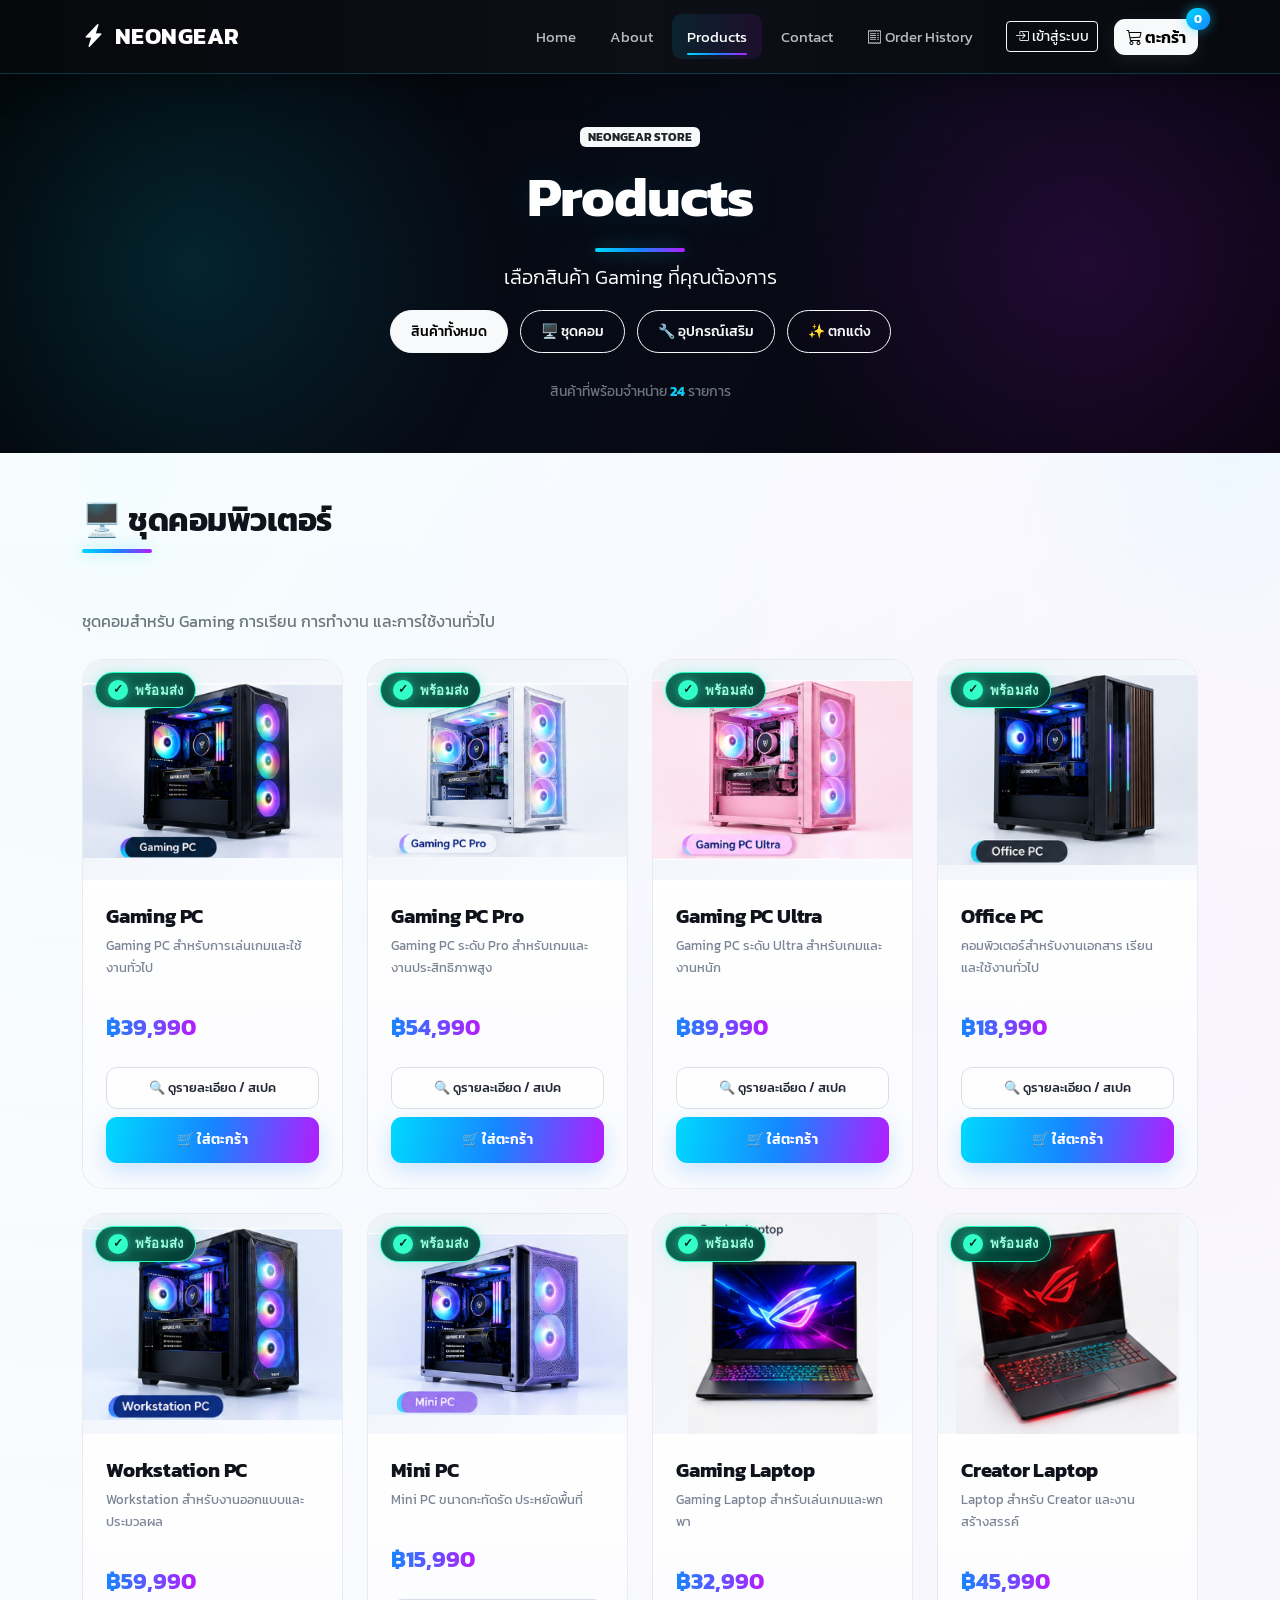
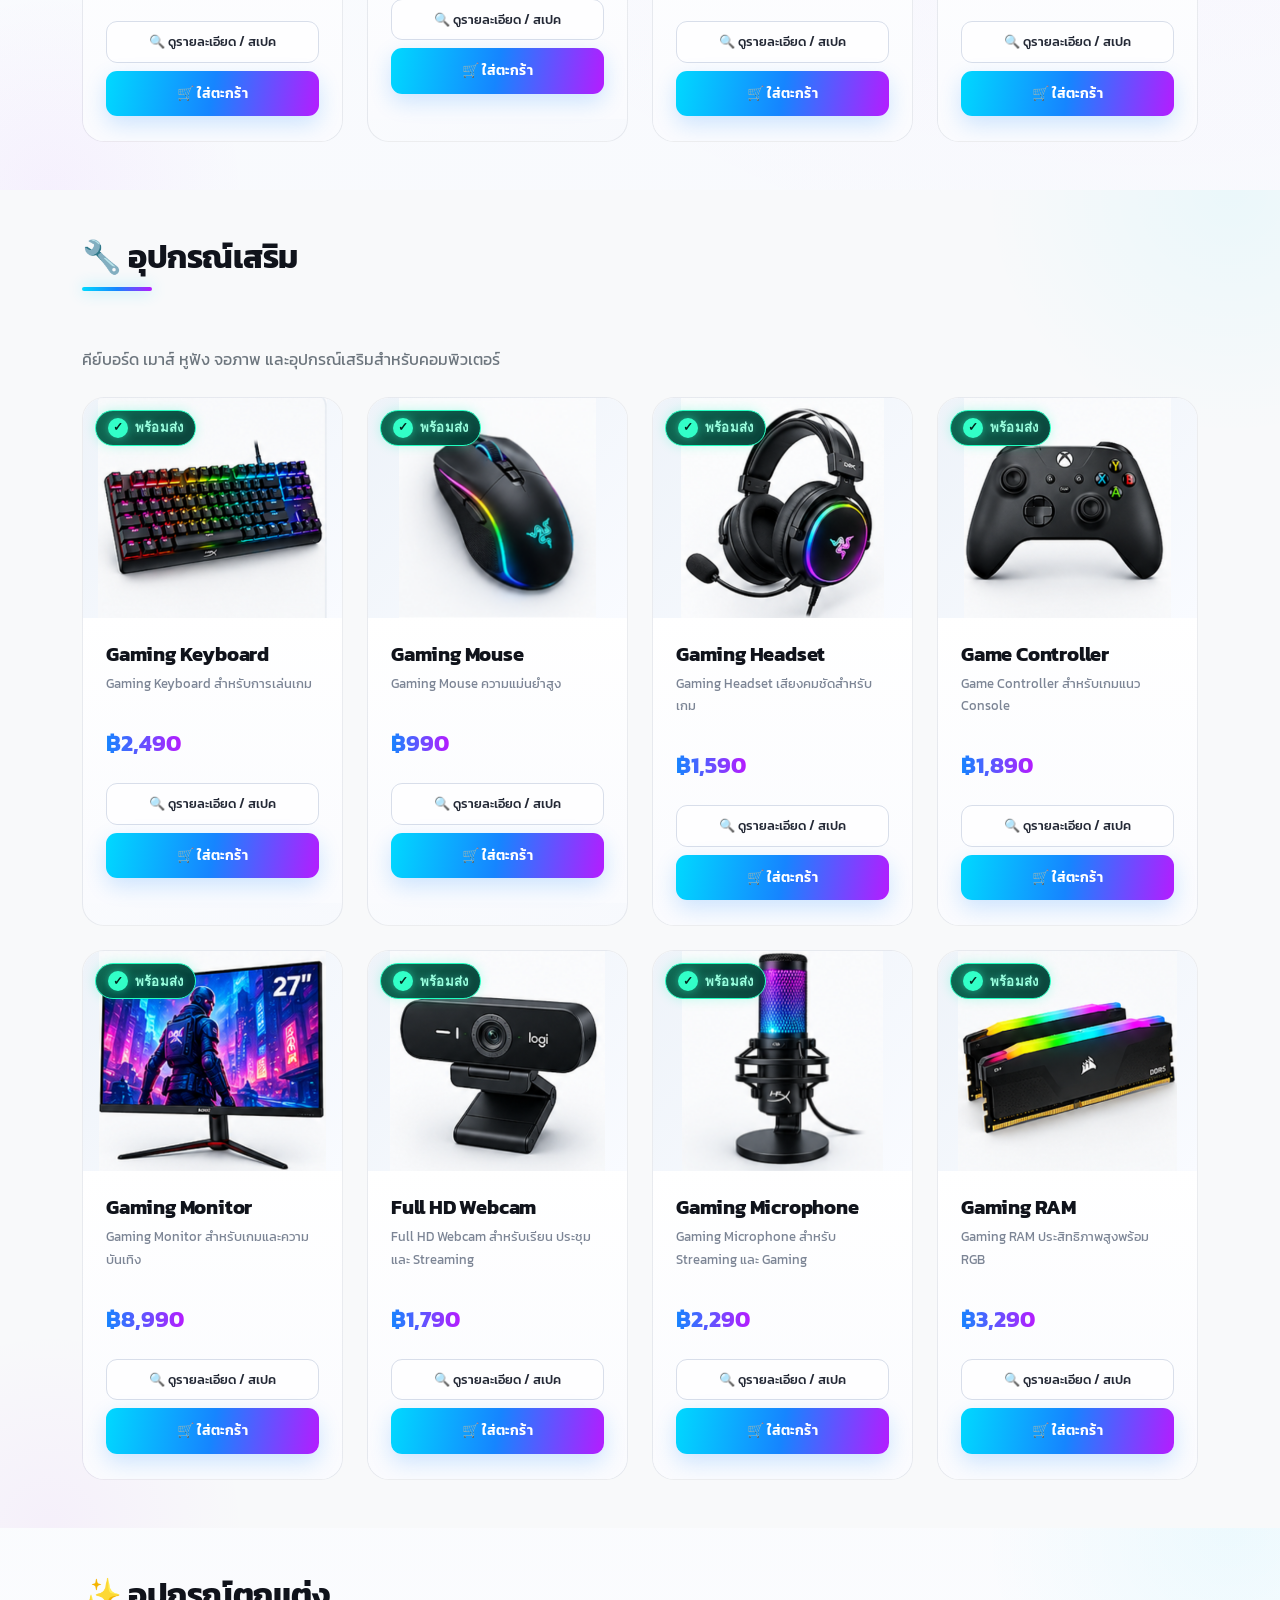
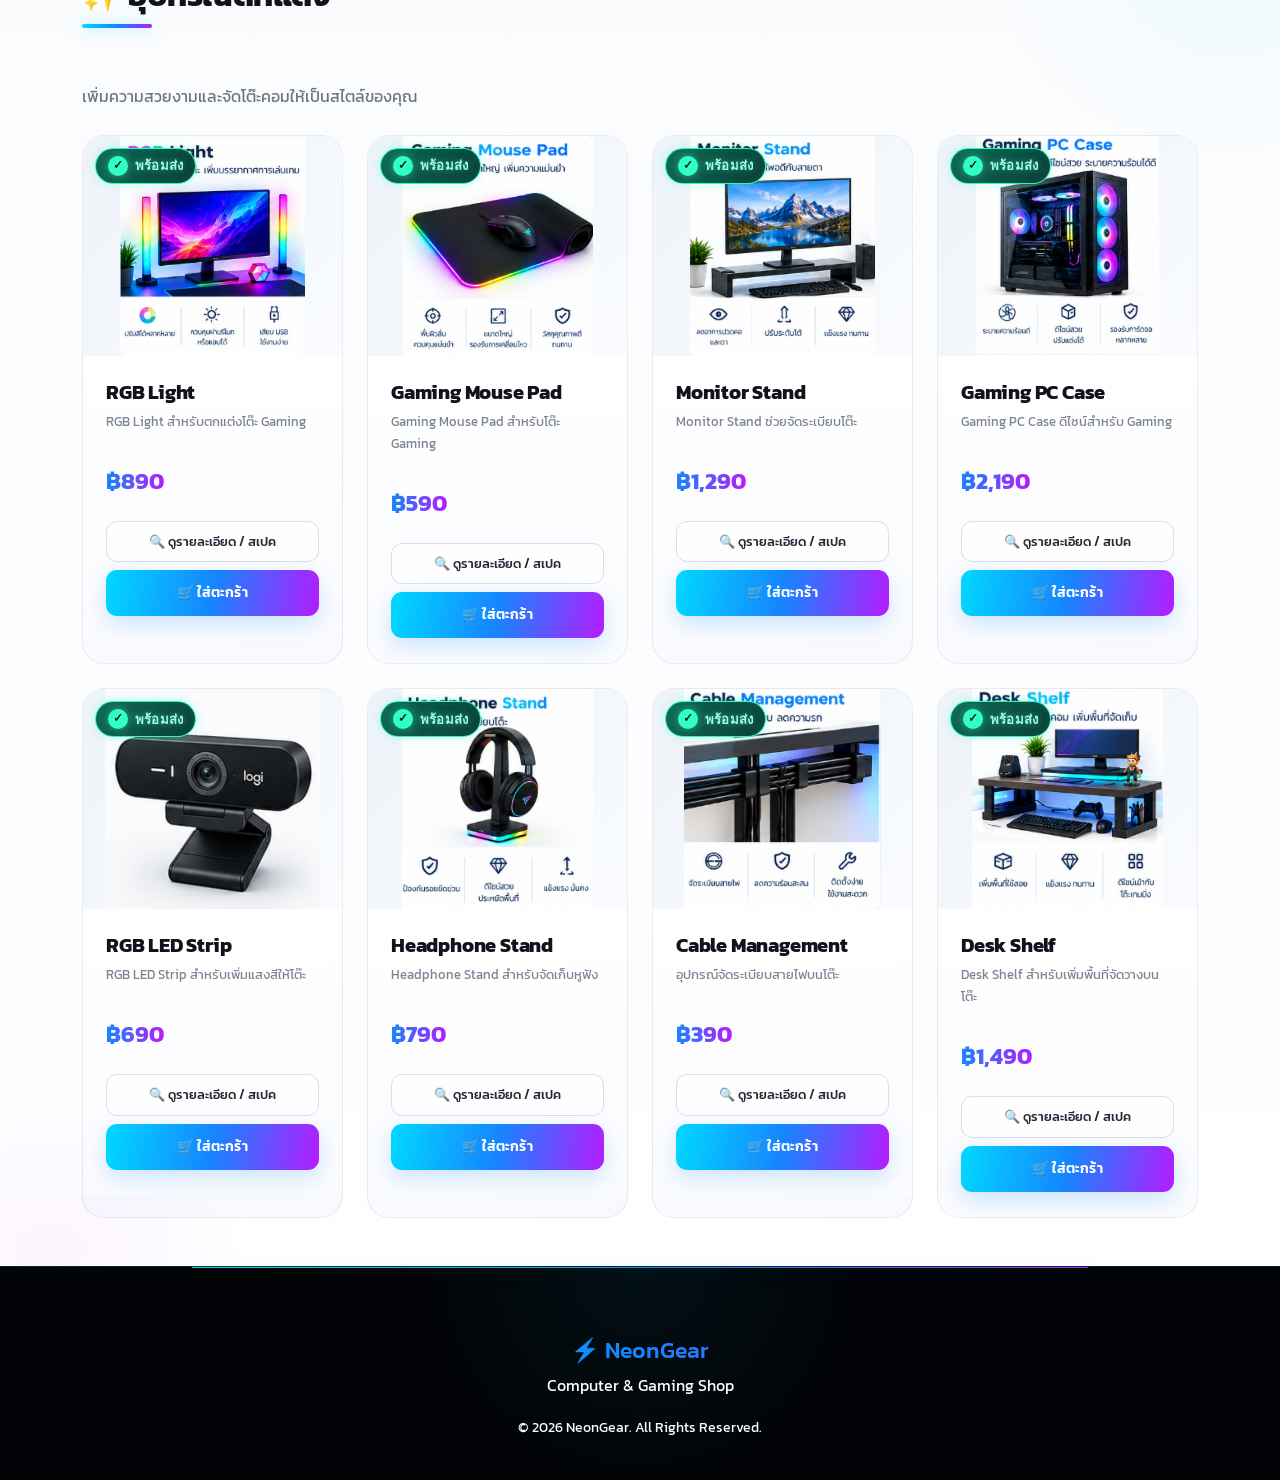
==== commit 2de59c2f: "update v1" ====
--- a/products.html
+++ b/products.html
@@ -34,6 +34,114 @@
         rel="stylesheet"
         href="css/style.css"
     >
+
+
+
+<style>
+/* =====================================================
+   NEONGEAR — STOCK ALERT
+===================================================== */
+
+.ng-stock-alert {
+    display: inline-flex;
+    align-items: center;
+    gap: 7px;
+    padding: 7px 12px;
+    border-radius: 999px;
+    font-size: .82rem;
+    font-weight: 800;
+    line-height: 1;
+    letter-spacing: .2px;
+    backdrop-filter: blur(8px);
+    -webkit-backdrop-filter: blur(8px);
+    box-shadow: 0 0 14px rgba(0, 217, 255, .08);
+}
+
+.ng-stock-icon {
+    display: inline-flex;
+    align-items: center;
+    justify-content: center;
+    width: 20px;
+    height: 20px;
+    border-radius: 50%;
+    font-size: .72rem;
+    font-weight: 900;
+}
+
+.ng-stock-ok {
+    color: #9affdf;
+    background: linear-gradient(135deg, rgba(0, 95, 72, .94), rgba(0, 55, 48, .96));
+    border: 1px solid #20ffc0;
+    box-shadow: 0 0 12px rgba(0, 255, 190, .24), inset 0 0 10px rgba(0, 255, 190, .08);
+    text-shadow: 0 0 7px rgba(89, 255, 210, .45);
+}
+
+.ng-stock-ok .ng-stock-icon {
+    color: #00261d;
+    background: #32ffc8;
+    box-shadow: 0 0 10px rgba(50, 255, 200, .55);
+}
+
+.ng-stock-low {
+    color: #ffd08a;
+    background: linear-gradient(135deg, rgba(125, 55, 0, .96), rgba(75, 30, 0, .98));
+    border: 1px solid #ff9d24;
+    box-shadow: 0 0 14px rgba(255, 145, 0, .30), inset 0 0 10px rgba(255, 145, 0, .08);
+    text-shadow: 0 0 7px rgba(255, 179, 71, .45);
+    animation: ngStockPulse 1.8s ease-in-out infinite;
+}
+
+.ng-stock-low .ng-stock-icon {
+    color: #351500;
+    background: #ff9d24;
+    box-shadow: 0 0 10px rgba(255, 157, 36, .55);
+}
+
+.ng-stock-out {
+    color: #ff9ca9;
+    background: linear-gradient(135deg, rgba(125, 0, 20, .97), rgba(65, 0, 12, .99));
+    border: 1px solid #ff3655;
+    box-shadow: 0 0 16px rgba(255, 42, 74, .34), inset 0 0 12px rgba(255, 42, 74, .10);
+    text-shadow: 0 0 8px rgba(255, 82, 104, .50);
+}
+
+.ng-stock-out .ng-stock-icon {
+    color: #35000a;
+    background: #ff3655;
+    box-shadow: 0 0 11px rgba(255, 54, 85, .60);
+}
+
+.store-cart-btn:disabled {
+    cursor: not-allowed !important;
+    opacity: .48;
+    filter: grayscale(.55);
+}
+
+@keyframes ngStockPulse {
+    0%, 100% {
+        transform: scale(1);
+        box-shadow: 0 0 0 rgba(255, 145, 0, 0);
+    }
+    50% {
+        transform: scale(1.025);
+        box-shadow: 0 0 16px rgba(255, 145, 0, .18);
+    }
+}
+
+@media (max-width: 576px) {
+    .ng-stock-alert {
+        padding: 6px 9px;
+        gap: 5px;
+        font-size: .74rem;
+    }
+
+    .ng-stock-icon {
+        width: 18px;
+        height: 18px;
+        font-size: .65rem;
+    }
+}
+</style>
 
 </head>
 
@@ -1515,13 +1623,18 @@
         Number(product.stock);
 
 
+    /* ================================
+       สินค้าหมด
+    ================================ */
+
     if (
         !Number.isFinite(stock) ||
         stock <= 0
     ) {
 
         return `
-            <span class="badge bg-danger">
+            <span class="ng-stock-alert ng-stock-out">
+                <span class="ng-stock-icon">✕</span>
                 สินค้าหมด
             </span>
         `;
@@ -1529,19 +1642,29 @@
     }
 
 
+    /* ================================
+       ใกล้หมด 1–5 ชิ้น
+    ================================ */
+
     if (stock <= 5) {
 
         return `
-            <span class="badge bg-warning text-dark">
-                เหลือ ${stock} ชิ้น
+            <span class="ng-stock-alert ng-stock-low">
+                <span class="ng-stock-icon">!</span>
+                เหลือเพียง ${stock} ชิ้น
             </span>
         `;
 
     }
 
 
+    /* ================================
+       สต็อกปกติ
+    ================================ */
+
     return `
-        <span class="badge bg-success">
+        <span class="ng-stock-alert ng-stock-ok">
+            <span class="ng-stock-icon">✓</span>
             พร้อมส่ง
         </span>
     `;
